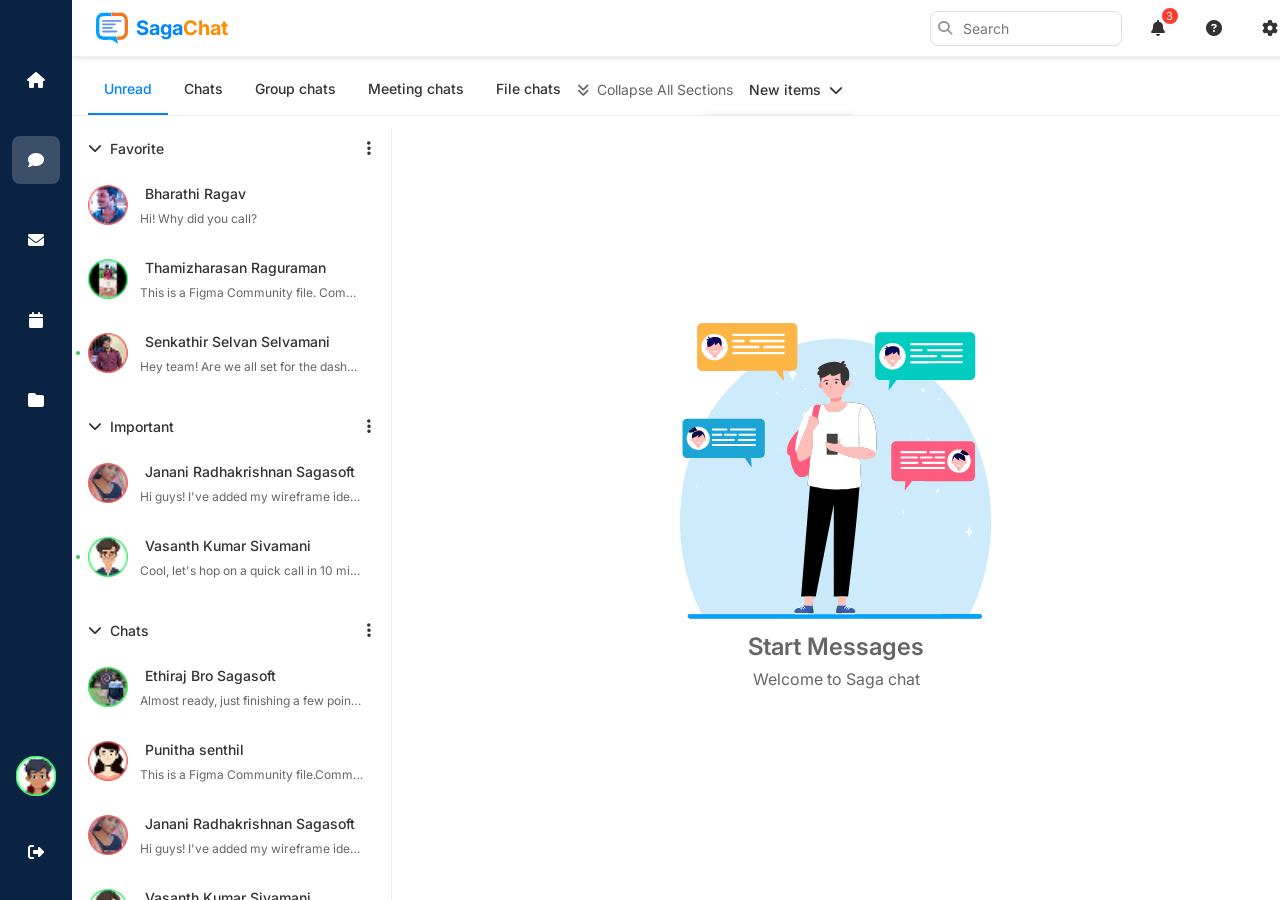
==== four/index.html @ bdf0d45a "first commit" ====
<!DOCTYPE html>
<html lang="en">
<head>
    <meta charset="UTF-8">
    <meta name="viewport" content="width=device-width, initial-scale=1.0">
    <title>Saga Chat</title>
    <link rel="stylesheet" href="styles.css">
    <link href="https://fonts.googleapis.com/css2?family=Inter:wght@400;500;600;700&display=swap" rel="stylesheet">
    <link rel="stylesheet" href="https://cdnjs.cloudflare.com/ajax/libs/font-awesome/6.4.0/css/all.min.css">
</head>
<body>
    <div class="app-container">
        <!-- Left Sidebar -->
        <div class="sidebar">
            <div class="sidebar-icons">
                <div class="sidebar-icon home"><i class="fa-solid fa-house"></i></div>
                <div class="sidebar-icon chat active"><i class="fa-solid fa-comment"></i></div>
                <div class="sidebar-icon mail"><i class="fa-solid fa-envelope"></i></div>
                <div class="sidebar-icon calendar"><i class="fa-solid fa-calendar"></i></div>
                <div class="sidebar-icon drive"><i class="fa-solid fa-folder"></i></div>
            </div>
            <div class="sidebar-bottom">
                <div class="user-avatar"><img src="images/men2.png" alt="profile" style="width: 40px; height: 40px;"></div>
                <div class="sidebar-icon logout"><i class="fa-solid fa-right-from-bracket"></i></div>
            </div>
        </div>

        <!-- Main Content -->
        <div class="main-content">
            <!-- Top Navigation -->
            <div class="top-nav">
                <div class="logo">
                    <!-- Updated Saga Chat Logo -->
                    <div class="logo-image">
                        <img src="images/ChatLogo.svg" alt="logo" class="logo-img">
                        <span class="logo-saga">Saga</span>
                        <span class="logo-chat">Chat</span>
                    </div>
                </div>
                <div class="nav-right">
                    <div class="search-container">
                        <input type="text" placeholder="Search" class="search-input">
                        <i class="fa-solid fa-search"></i>
                    </div>
                    <div class="nav-icon notification">
                        <i class="fa-solid fa-bell"></i>
                        <span class="notification-badge">3</span>
                    </div>
                    <div class="nav-icon help"><i class="fa-solid fa-circle-question"></i></div>
                    <div class="nav-icon settings"><i class="fa-solid fa-gear"></i></div>
                </div>
            </div>

            <!-- Center Navigation -->
            <div class="center-nav">
                <div class="tabs">
                    <div class="tab active" data-tab="unread">Unread</div>
                    <div class="tab" data-tab="chats">Chats</div>
                    <div class="tab" data-tab="group-chats">Group chats</div>
                    <div class="tab" data-tab="meeting-chats">Meeting chats</div>
                    <div class="tab" data-tab="file-chats">File chats</div>
                     <button class="collapse-all-button">
                        <i class="fa-solid fa-angles-down"></i> Collapse All Sections
                    </button>
                </div>
                <div class="new-items-dropdown">
                    <div class="new-items-button">New items <i class="fa-solid fa-chevron-down"></i></div>
                    <div class="dropdown-content">
                        <div class="dropdown-item"><i class="fa-solid fa-file"></i> New section</div>
                        <div class="dropdown-item"><i class="fa-solid fa-comment"></i> New Chat</div>
                        <div class="dropdown-item"><i class="fa-solid fa-users"></i> New Group</div>
                    </div>
                    <div>
                   
                    </div>
                </div>
            </div>

            <!-- Collapse All Button -->
            <!-- <div class="collapse-all-container"> -->
                <!-- <button class="collapse-all-button">
                    <i class="fa-solid fa-angles-down"></i> Collapse All Sections
                </button> -->
            <!-- </div> -->

            <!-- Chat Container -->
            <div class="chat-container">
                <!-- Chat List -->
                <div class="chat-list">
                    <!-- Favorites Section -->
                    <div class="chat-section" data-section="favorite">
                        <div class="section-header">
                            <div class="section-title">
                                <i class="fa-solid fa-chevron-down section-toggle"></i> Favorite
                            </div>
                            <div class="section-more">
                                <i class="fa-solid fa-ellipsis-vertical section-options"></i>
                                <div class="section-dropdown hidden">
                                    <!-- <div class="dropdown-item"><i class="fa-solid fa-plus"></i> Add new favorite</div> -->
                                    <div class="dropdown-item"><i class="fa-solid fa-pen"></i> Rename section</div>
                                    <div class="dropdown-item"><i class="fa-solid fa-trash"></i> Delete section</div>
                                </div>
                            </div>
                        </div>
                        <div class="chat-items">
                            <div class="chat-item" data-user-id="1">
                                <div class="chat-avatar"><img src="images/bharathi.jpg" alt="user" class="chat-profile"></div>
                                <div class="chat-details">
                                    <div class="chat-header">
                                        <div class="chat-name">Bharathi Ragav</div>
                                        <!-- <div class="chat-time">10:30 AM</div> -->
                                    </div>
                                    <div class="chat-message">Hi! Why did you call?</div>
                                </div>
                                <div class="chat-options">
                                    <i class="fa-solid fa-ellipsis-vertical"></i>
                                    <div class="user-dropdown hidden">
                                        <div class="dropdown-item"><i class="fa-solid fa-star"></i> Remove from favorites</div>
                                        <div class="dropdown-item"><i class="fa-solid fa-exclamation"></i> Mark as important</div>
                                        <div class="dropdown-item"><i class="fa-solid fa-ban"></i> Block user</div>
                                        <div class="dropdown-item"><i class="fa-solid fa-trash"></i> Delete chat</div>
                                    </div>
                                </div>
                            </div>
                            <div class="chat-item" data-user-id="2">
                                <div class="chat-avatar"><img src="images/thamizh.png" alt="user" class="chat-profile"></div>
                                <div class="chat-details">
                                    <div class="chat-header">
                                        <div class="chat-name">Thamizharasan Raguraman</div>
                                        <!-- <div class="chat-time">Yesterday</div> -->
                                    </div>
                                    <div class="chat-message">This is a Figma Community file. Community is a...</div>
                                </div>
                                <div class="chat-options">
                                    <i class="fa-solid fa-ellipsis-vertical"></i>
                                </div>
                            </div>
                            <div class="chat-item unread" data-user-id="3">
                                <div class="chat-avatar"><img src="images/senkathir.png" alt="user" class="chat-profile"></div>
                                <div class="chat-details">
                                    <div class="chat-header">
                                        <div class="chat-name">Senkathir Selvan Selvamani</div>
                                        <!-- <div class="chat-time">Yesterday</div> -->
                                    </div>
                                    <div class="chat-message">Hey team! Are we all set for the dashboard UI...</div>
                                </div>
                                <div class="chat-options">
                                    <i class="fa-solid fa-ellipsis-vertical"></i>
                                </div>
                            </div>
                        </div>
                    </div>

                    <!-- Important Section -->
                    <div class="chat-section" data-section="important">
                        <div class="section-header">
                            <div class="section-title">
                                <i class="fa-solid fa-chevron-down section-toggle"></i> Important
                            </div>
                            <div class="section-more">
                                <i class="fa-solid fa-ellipsis-vertical section-options"></i>
                                <div class="section-dropdown hidden">
                                    <!-- <div class="dropdown-item"><i class="fa-solid fa-plus"></i> Add new important</div> -->
                                    <div class="dropdown-item"><i class="fa-solid fa-pen"></i> Rename section</div>
                                    <div class="dropdown-item"><i class="fa-solid fa-trash"></i> Delete section</div>
                                </div>
                            </div>
                        </div>
                        <div class="chat-items">
                            <div class="chat-item" data-user-id="5">
                                <div class="chat-avatar"><img src="images/janani.png" alt="user" class="chat-profile"></div>
                                <div class="chat-details">
                                    <div class="chat-header">
                                        <div class="chat-name">Janani Radhakrishnan Sagasoft</div>
                                        <!-- <div class="chat-time">Monday</div> -->
                                    </div>
                                    <div class="chat-message">Hi guys! I've added my wireframe ideas to the...</div>
                                </div>
                                <div class="chat-options">
                                    <i class="fa-solid fa-ellipsis-vertical"></i>
                                </div>
                            </div>
                            <div class="chat-item unread" data-user-id="6">
                                <div class="chat-avatar"><img src="images/men1.png" alt="user" class="chat-profile"></div>
                                <div class="chat-details">
                                    <div class="chat-header">
                                        <div class="chat-name">Vasanth Kumar Sivamani</div>
                                        <!-- <div class="chat-time">Last week</div> -->
                                    </div>
                                    <div class="chat-message">Cool, let's hop on a quick call in 10 mins?</div>
                                </div>
                                <div class="chat-options">
                                    <i class="fa-solid fa-ellipsis-vertical"></i>
                                </div>
                            </div>
                        </div>
                    </div>

                    <!-- All Chats Section -->
                    <div class="chat-section" data-section="chats">
                        <div class="section-header">
                            <div class="section-title">
                                <i class="fa-solid fa-chevron-down section-toggle"></i> Chats
                            </div>
                            <div class="section-more">
                                <i class="fa-solid fa-ellipsis-vertical section-options"></i>
                                <div class="section-dropdown hidden">
                                    <!-- <div class="dropdown-item"><i class="fa-solid fa-plus"></i> Add new chat</div> -->
                                    <div class="dropdown-item"><i class="fa-solid fa-pen"></i> Rename section</div>
                                    <div class="dropdown-item"><i class="fa-solid fa-trash"></i> Delete section</div>
                                </div>
                            </div>
                        </div>
                        <div class="chat-items">
                            <div class="chat-item" data-user-id="4">
                                <div class="chat-avatar"><img src="images/ethiraj.png" alt="user" class="chat-profile"></div>
                                <div class="chat-details">
                                    <div class="chat-header">
                                        <div class="chat-name">Ethiraj Bro Sagasoft</div>
                                        <!-- <div class="chat-time">Monday</div> -->
                                    </div>
                                    <div class="chat-message">Almost ready, just finishing a few points.</div>
                                </div>
                                <div class="chat-options">
                                    <i class="fa-solid fa-ellipsis-vertical"></i>
                                </div>
                            </div>
                            <div class="chat-item" data-user-id="7">
                                <div class="chat-avatar"><img src="images/girl.png" alt="user" class="chat-profile"></div>
                                <div class="chat-details">
                                    <div class="chat-header">
                                        <div class="chat-name">Punitha senthil</div>
                                        <!-- <div class="chat-time">Last week</div> -->
                                    </div>
                                    <div class="chat-message">This is a Figma Community file.Community is a...</div>
                                </div>
                                <div class="chat-options">
                                    <i class="fa-solid fa-ellipsis-vertical"></i>
                                </div>
                            </div>
                            <div class="chat-item" data-user-id="5">
                                <div class="chat-avatar"><img src="images/janani.png" alt="user" class="chat-profile"></div>
                                <div class="chat-details">
                                    <div class="chat-header">
                                        <div class="chat-name">Janani Radhakrishnan Sagasoft</div>
                                        <!-- <div class="chat-time">Monday</div> -->
                                    </div>
                                    <div class="chat-message">Hi guys! I've added my wireframe ideas to the...</div>
                                </div>
                                <div class="chat-options">
                                    <i class="fa-solid fa-ellipsis-vertical"></i>
                                </div>
                            </div>
                            <div class="chat-item unread" data-user-id="6">
                                <div class="chat-avatar"><img src="images/men1.png" alt="user" class="chat-profile"></div>
                                <div class="chat-details">
                                    <div class="chat-header">
                                        <div class="chat-name">Vasanth Kumar Sivamani</div>
                                        <!-- <div class="chat-time">Last week</div> -->
                                    </div>
                                    <div class="chat-message">Cool, let's hop on a quick call in 10 mins?</div>
                                </div>
                                
                                <div class="chat-options">
                                    <i class="fa-solid fa-ellipsis-vertical"></i>
                                </div>
                            </div>
                            <div class="chat-item" data-user-id="7">
                                <div class="chat-avatar"><img src="images/girl.png" alt="user" class="chat-profile"></div>
                                <div class="chat-details">
                                    <div class="chat-header">
                                        <div class="chat-name">Punitha senthil</div>
                                        <!-- <div class="chat-time">Last week</div> -->
                                    </div>
                                    <div class="chat-message">This is a Figma Community file.Community is a...</div>
                                </div>
                                <div class="chat-options">
                                    <i class="fa-solid fa-ellipsis-vertical"></i>
                                </div>
                            </div>
                            <div class="chat-item" data-user-id="7">
                                <div class="chat-avatar"><img src="images/men2.png" alt="user" class="chat-profile"></div>
                                <div class="chat-details">
                                    <div class="chat-header">
                                        <div class="chat-name">Abitha Kaasi</div>
                                        <!-- <div class="chat-time">Last week</div> -->
                                    </div>
                                    <div class="chat-message">This is a Figma Community file.Community is a...</div>
                                </div>
                                <div class="chat-options">
                                    <i class="fa-solid fa-ellipsis-vertical"></i>
                                </div>
                            </div>


                            <div class="chat-item" data-user-id="1">
                                <div class="chat-avatar"><img src="images/bharathi.jpg" alt="user" class="chat-profile"></div>
                                <div class="chat-details">
                                    <div class="chat-header">
                                        <div class="chat-name">Bharathi Ragav</div>
                                        <!-- <div class="chat-time">10:30 AM</div> -->
                                    </div>
                                    <div class="chat-message">Hi! Why did you call?</div>
                                </div>
                                
                                <div class="chat-options">
                                    <i class="fa-solid fa-ellipsis-vertical"></i>
                                    <div class="user-dropdown hidden">
                                        <div class="dropdown-item"><i class="fa-solid fa-star"></i> Remove from favorites</div>
                                        <div class="dropdown-item"><i class="fa-solid fa-exclamation"></i> Mark as important</div>
                                        <div class="dropdown-item"><i class="fa-solid fa-ban"></i> Block user</div>
                                        <div class="dropdown-item"><i class="fa-solid fa-trash"></i> Delete chat</div>
                                    </div>
                                </div>
                            </div>
                        </div>
                    </div>

                    <div class="see-more">See more...</div>
                </div>

                <!-- Chat Window -->
                <div class="chat-window">
                    <!-- Empty State -->
                    <div class="empty-state">
                        <div class="empty-state-image"><img src="images/ChatImage.svg" alt="default-image"></div>
                        <div class="empty-state-text">
                            <h2>Start Messages</h2>
                            <p>Welcome to Saga chat</p>
                        </div>
                    </div>

                    <!-- Active Chat (hidden by default) -->
                    <div class="active-chat hidden">
                        <!-- Chat Header -->
                        <div class="chat-header">
                            <div class="chat-user">
                                <div class="back-button"><i class="fa-solid fa-arrow-left"></i></div>
                                <div class="user-avatar"></div>
                                <div class="user-info">
                                    <div class="user-name">Bharathi Ragav</div>
                                    <div class="user-status">Last seen 14:03</div>
                                </div>
                            </div>
                            <div class="chat-actions">
                                <div class="action-icon voice-call"><i class="fa-solid fa-phone"></i></div>
                                <div class="action-icon video-call"><i class="fa-solid fa-video"></i></div>
                                <div class="action-icon"><i class="fa-solid fa-ellipsis-vertical"></i></div>
                            </div>
                        </div>

                        <!-- Chat Messages -->
                        <div class="messages-container">
                            <div class="message outgoing">
                                <div class="message-content">
                                    <p>Hey Grace, how's it going?</p>
                                    <div class="message-time">06:20</div>
                                </div>
                            </div>
                            <div class="message incoming">
                                <div class="message-content">
                                    <p>Hi Jack! I'm doing well, thanks. Can't wait for the weekend!</p>
                                    <div class="message-time">06:20</div>
                                </div>
                            </div>
                            <div class="message incoming">
                                <div class="message-content">
                                    <p>Hiking sounds amazing! I might catch up on some reading and also meet up with a few friends on Sunday.</p>
                                    <div class="message-time">06:20</div>
                                </div>
                            </div>
                            <div class="message outgoing">
                                <div class="message-content">
                                    <p>I know, right? Weekend plans are the best. Any exciting plans on your end?</p>
                                    <div class="message-time">06:21</div>
                                </div>
                            </div>
                            <div class="message incoming">
                                <div class="message-content">
                                    <p>I'm thinking of going for a hike on Saturday. How about you?</p>
                                    <div class="message-time">06:21</div>
                                </div>
                            </div>
                            <div class="message outgoing">
                                <div class="message-content">
                                    <p>Can't wait for the weekend!</p>
                                    <div class="message-time">06:21</div>
                                </div>
                            </div>
                            <div class="message incoming">
                                <div class="message-content">
                                    <p>That sounds like a great plan! Excited 😃</p>
                                    <div class="message-time">06:21</div>
                                </div>
                            </div>
                        </div>

                        <!-- Message Input -->
                        <div class="message-input-container">
                            <div class="message-input-wrapper">
                                <div class="input-icon emoji-button"><i class="fa-regular fa-face-smile"></i></div>
                                <input type="text" placeholder="Type message..." class="message-input">
                                <div class="input-icon voice-record">
                                    <i class="fa-solid fa-microphone"></i>
                                    <span class="recording-indicator hidden">Recording...</span>
                                </div>
                                <div class="input-icon attachment-button">
                                    <i class="fa-solid fa-paperclip"></i>
                                    <input type="file" class="file-input hidden" multiple>
                                </div>
                                <div class="input-icon send"><i class="fa-solid fa-paper-plane"></i></div>
                            </div>
                        </div>
                    </div>
                </div>
            </div>
        </div>
    </div>

    <!-- Modals -->
    <div class="modal call-modal hidden">
        <div class="modal-content">
            <div class="modal-close"><i class="fa-solid fa-xmark"></i></div>
            <div class="call-info">
                <div class="call-avatar"></div>
                <div class="call-name">Bharathi Ragav</div>
                <div class="call-status">Calling...</div>
            </div>
            <div class="call-actions">
                <div class="call-action mute"><i class="fa-solid fa-microphone"></i></div>
                <div class="call-action video"><i class="fa-solid fa-video"></i></div>
                <div class="call-action end"><i class="fa-solid fa-phone-slash"></i></div>
            </div>
        </div>
    </div>

    <div class="modal settings-modal hidden">
        <div class="modal-content">
            <div class="modal-header">
                <div class="logo">
                    <span class="logo-saga">Saga</span>
                    <span class="logo-chat">Chat</span>
                    <span class="settings-title">Settings</span>
                </div>
                <div class="modal-close"><i class="fa-solid fa-xmark"></i></div>
            </div>
            <div class="modal-body">
                <div class="settings-section">
                    <h3>General Settings</h3>
                    <div class="settings-option">
                        <span>Dark Mode</span>
                        <label class="switch">
                            <input type="checkbox" id="darkModeToggle">
                            <span class="slider round"></span>
                        </label>
                    </div>
                    <div class="settings-option">
                        <span>Notifications</span>
                        <label class="switch">
                            <input type="checkbox" checked>
                            <span class="slider round"></span>
                        </label>
                    </div>
                    <div class="settings-option">
                        <span>Sound</span>
                        <label class="switch">
                            <input type="checkbox" checked>
                            <span class="slider round"></span>
                        </label>
                    </div>
                </div>
                <div class="settings-section">
                    <h3>Privacy</h3>
                    <div class="settings-option">
                        <span>Show read receipts</span>
                        <label class="switch">
                            <input type="checkbox" checked>
                            <span class="slider round"></span>
                        </label>
                    </div>
                    <div class="settings-option">
                        <span>Show last seen</span>
                        <label class="switch">
                            <input type="checkbox" checked>
                            <span class="slider round"></span>
                        </label>
                    </div>
                </div>
            </div>
            <div class="modal-footer">
                <button class="save-button">Save Changes</button>
            </div>
        </div>
    </div>

    <div class="help-panel hidden">
        <div class="help-header">
            <h2>Help Center</h2>
            <div class="help-close"><i class="fa-solid fa-xmark"></i></div>
        </div>
        <div class="help-content">
            <div class="help-section">
                <h3>Getting Started</h3>
                <ul>
                    <li><a href="#">How to create a new chat</a></li>
                    <li><a href="#">Setting up your profile</a></li>
                    <li><a href="#">Managing notifications</a></li>
                </ul>
            </div>
            <div class="help-section">
                <h3>Features</h3>
                <ul>
                    <li><a href="#">Voice and video calls</a></li>
                    <li><a href="#">Creating group chats</a></li>
                    <li><a href="#">Sharing files and media</a></li>
                </ul>
            </div>
        </div>
    </div>

    <div class="emoji-picker hidden">
        <div class="emoji-categories">
            <span class="emoji-category active">😀</span>
            <span class="emoji-category">❤️</span>
            <span class="emoji-category">🐶</span>
            <span class="emoji-category">🍎</span>
            <span class="emoji-category">🏠</span>
        </div>
        <div class="emoji-list">
            <span class="emoji">😀</span>
            <span class="emoji">😁</span>
            <span class="emoji">😂</span>
            <span class="emoji">🤣</span>
            <span class="emoji">😃</span>
            <span class="emoji">😄</span>
            <span class="emoji">😅</span>
            <span class="emoji">😆</span>
            <span class="emoji">😉</span>
            <span class="emoji">😊</span>
            <span class="emoji">😋</span>
            <span class="emoji">😎</span>
            <span class="emoji">😍</span>
            <span class="emoji">😘</span>
            <span class="emoji">🥰</span>
            <span class="emoji">😗</span>
            <span class="emoji">😙</span>
            <span class="emoji">😚</span>
            <span class="emoji">🙂</span>
            <span class="emoji">🤗</span>
        </div>
    </div>

    <div class="notification-dropdown hidden">
        <div class="dropdown-header">
            <span>Notifications</span>
            <div class="dropdown-action">Mark all as read</div>
        </div>
        <div class="notification-list">
            <div class="notification-item unread">
                <div class="notification-avatar"></div>
                <div class="notification-content">
                    <div class="notification-text"><strong>Bharathi Ragav</strong> sent you a message</div>
                    <div class="notification-time">5 minutes ago</div>
                </div>
            </div>
            <div class="notification-item unread">
                <div class="notification-avatar"></div>
                <div class="notification-content">
                    <div class="notification-text"><strong>Thamizharasan</strong> mentioned you in a group</div>
                    <div class="notification-time">1 hour ago</div>
                </div>
            </div>
            <div class="notification-item">
                <div class="notification-avatar"></div>
                <div class="notification-content">
                    <div class="notification-text"><strong>Senkathir</strong> shared a file with you</div>
                    <div class="notification-time">Yesterday</div>
                </div>
            </div>
        </div>
        <div class="dropdown-footer">
            <a href="#">View all notifications</a>
        </div>
    </div>

    <script src="script.js"></script>
</body>
</html>
---- four/styles.css ----
/* Base Styles */
* {
    margin: 0;
    padding: 0;
    box-sizing: border-box;
    font-family: 'Inter', sans-serif;
}

:root {
    --primary-color: #0085FF;
    --secondary-color: #FF8A00;
    --sidebar-bg: #0A2342;
    --outgoing-msg-bg: #0085FF;
    --incoming-msg-bg: #F1F1F1;
    --active-bg: #EAF3FC;
    --text-primary: #333;
    --text-secondary: #666;
    --text-light: #999;
    --border-color: #eee;
    --hover-bg: #f5f5f5;
    --shadow-color: rgba(0, 0, 0, 0.1);
    --white: #fff;
    --red: #ff3b30;
    --green: #34c759;
}

body {
    background-color: var(--white);
    color: var(--text-primary);
    height: 100vh;
    overflow: hidden;
}

.app-container {
    display: flex;
    height: 100vh;
    position: relative;
}

.logo-img{
    width: 2rem;
    height: 2rem;
    margin-right: 0.5rem;   
}

/* Sidebar */
.sidebar {
    width: 4.5rem;
    background-color: var(--sidebar-bg);
    color: var(--white);
    display: flex;
    flex-direction: column;
    align-items: center;
    padding: 1.5rem 0;
    position: fixed;
    height: 100%;
    z-index: 10;
}

.sidebar-icons {
    display: flex;
    flex-direction: column;
    gap: 2rem;
    margin-top: 2rem;
}

.sidebar-icon {
    width: 3rem;
    height: 3rem;
    display: flex;
    align-items: center;
    justify-content: center;
    border-radius: 0.5rem;
    cursor: pointer;
    transition: background-color 0.2s;
}

.sidebar-icon:hover {
    background-color: rgba(255, 255, 255, 0.1);
}

.sidebar-icon.active {
    background-color: rgba(255, 255, 255, 0.2);
}

.sidebar-bottom {
    margin-top: auto;
    display: flex;
    flex-direction: column;
    align-items: center;
    gap: 2rem;
}

.user-avatar {
    width: 2.5rem;
    height: 2.5rem;
    background-color: #ccc;
    border-radius: 50%;
    background-size: cover;
    background-position: center;
}

/* Main Content */
.main-content {
    flex: 1;
    margin-left: 4.5rem;
    display: flex;
    flex-direction: column;
    height: 100%;
    width: calc(100% - 4.5rem);
}

/* Top Navigation */
.top-nav {
    display: flex;
    justify-content: space-between;
    align-items: center;
    padding: 0.5rem 1.5rem;
    border-bottom: 1px solid var(--border-color);
    box-shadow: 0 2px 4px var(--shadow-color);
    width: 97%;
    position: fixed;
    top: 0;
    background: var(--white);
    z-index: 5;
}

.logo {
    display: flex;
    align-items: center;
}

.logo-image {
    display: flex;
    align-items: center;
}

.logo-saga {
    color: var(--primary-color);
    font-weight: bold;
    font-size: 1.25rem;
}

.logo-chat {
    color: var(--secondary-color);
    font-weight: bold;
    font-size: 1.25rem;
}

.nav-right {
    display: flex;
    align-items: center;
    gap: 1rem;
}

.search-container {
    position: relative;
}

.search-input {
    padding: 0.5rem 0.75rem 0.5rem 2rem;
    border: 1px solid #ddd;
    border-radius: 0.5rem;
    font-size: 0.875rem;
    width: 12rem;
}

.search-container i {
    position: absolute;
    left: 0.5rem;
    top: 50%;
    transform: translateY(-50%);
    color: var(--text-light);
    font-size: 0.875rem;
}

.nav-icon {
    width: 2.5rem;
    height: 2.5rem;
    display: flex;
    align-items: center;
    justify-content: center;
    border-radius: 50%;
    cursor: pointer;
    transition: background-color 0.2s;
    position: relative;
}

.nav-icon:hover {
    background-color: var(--hover-bg);
}

.notification-badge {
    position: absolute;
    top: 0;
    right: 0;
    background-color: var(--red);
    color: var(--white);
    font-size: 0.7rem;
    width: 1rem;
    height: 1rem;
    border-radius: 50%;
    display: flex;
    align-items: center;
    justify-content: center;
}

/* Center Navigation */
.center-nav {
    display: flex;
    align-items: center;
    border-bottom: 1px solid var(--border-color);
    padding: 0 1rem;
    overflow-x: auto;
    position: fixed;
    top: 4rem;
    width: 100%;
    background: var(--white);
    z-index: 4;
}

.tabs {
    display: flex;
}

.tab {
    padding: 1rem;
    cursor: pointer;
    font-size: 0.875rem;
    font-weight: 500;
    border-bottom: 2px solid transparent;
    white-space: nowrap;
}

.tab:hover {
    color: var(--primary-color);
}

.tab.active {
    color: var(--primary-color);
    border-bottom-color: var(--primary-color);
}

.new-items-dropdown {
    /* margin-left: auto; */
    position: relative;
}

.new-items-button {
    padding: 1rem;
    cursor: pointer;
    font-size: 0.875rem;
    font-weight: 500;
    display: flex;
    align-items: center;
    gap: 0.5rem;
    white-space: nowrap;
}

.dropdown-content {
    display: block;
    position: absolute;
    right: 0;
    top: 100%;
    background-color: var(--white);
    border: 1px solid var(--border-color);
    border-radius: 0.5rem;
    box-shadow: 0 4px 12px var(--shadow-color);
    z-index: 2000;
    min-width: 10rem;
}

.new-items-dropdown:hover .dropdown-content,
.dropdown-content.show {
    display: block;
}

.dropdown-item {
    padding: 0.75rem 1rem;
    cursor: pointer;
    font-size: 0.875rem;
    display: flex;
    align-items: center;
    gap: 0.5rem;
    z-index: 100;
}

.dropdown-item:hover {
    background-color: var(--hover-bg);
}

/* Collapse All Button */
.collapse-all-container {
    padding: 0.5rem 1rem;
    position: fixed;
    top: 7.5rem;
    width: 100%;
    background: var(--white);
    z-index: 3;
    border-bottom: 1px solid var(--border-color);
}

.collapse-all-button {
    background: none;
    border: none;
    font-size: 0.875rem;
    color: var(--text-secondary);
    cursor: pointer;
    display: flex;
    align-items: center;
    gap: 0.5rem;
}

.collapse-all-button:hover {
    color: var(--primary-color);
}

/* Chat Container */
.chat-container {
    display: flex;
    flex: 1;
    margin-top: 8rem; /* 10% from top as requested */
    height: calc(100% - 10rem);
}

/* Chat List */
.chat-list {
    width: 20rem;
    border-right: 1px solid var(--border-color);
    overflow-y: auto;
    height: 100%;
}

.chat-section {
    margin-bottom: 1rem;
}

.section-header {
    display: flex;
    justify-content: space-between;
    align-items: center;
    padding: 0.5rem 1rem;
}

.section-title {
    font-size: 0.875rem;
    font-weight: 500;
    display: flex;
    align-items: center;
    gap: 0.5rem;
    cursor: pointer;
}

.section-more {
    cursor: pointer;
    position: relative;
}

.section-options {
    padding: 0.25rem;
    border-radius: 0.25rem;
}

.section-options:hover {
    background-color: var(--hover-bg);
}

.section-dropdown {
    position: absolute;
    right: 0;
    top: 100%;
    background-color: var(--white);
    border: 1px solid var(--border-color);
    border-radius: 0.5rem;
    box-shadow: 0 4px 12px var(--shadow-color);
    z-index: 10;
    min-width: 10rem;
}

/* Editable input hidden by default */
.editable-input {
    font-size: 16px;
    padding: 2px 5px;
    width: auto;
    border: 1px solid #ccc;
    border-radius: 4px;
  }
  
  
  /* Optional: show input when editing */
  .edit-mode .section-title {
    display: none;
  }
  
  .edit-mode .editable-input {
    display: inline-block;
  }
  



.chat-items {
    display: flex;
    flex-direction: column;
}

.chat-item {
    display: flex;
    padding: 0.75rem 1rem;
    cursor: pointer;
    position: relative;
    align-items: center;
}

.chat-item:hover {
    background-color: var(--hover-bg);
}

.chat-item.active {
    background-color: var(--active-bg);
}

.chat-item.unread::before {
    content: '';
    position: absolute;
    left: 0.25rem;
    top: 50%;
    transform: translateY(-50%);
    width: 0.25rem;
    height: 0.25rem;
    background-color: var(--green);
    border-radius: 50%;
}

.chat-avatar {
    width: 2.5rem;
    height: 2.5rem;
    background-color: #ccc;
    border-radius: 50%;
    margin-right: 0.75rem;
    flex-shrink: 0;
    background-size: cover;
    background-position: center;
}

.chat-profile{
    width: 2.5rem;
    height: 2.5rem;
    background-color: #ccc;
    border-radius: 50%;
    margin-right: 0.75rem;
    flex-shrink: 0;
}
.chat-details {
    flex: 1;
    min-width: 0;
}

.chat-header {
    display: flex;
    justify-content: space-between;
    margin-bottom: 0.25rem;
    padding-bottom: 0.25rem;
    align-items: center;
    /* margin-left: 1rem; */
    /* background-color: blue; */
    padding: 5px;
    border-radius: 5px;
    /* border-bottom: 1px solid var(--border-color); */
}

.chat-name {
    font-size: 0.875rem;
    font-weight: 500;
    white-space: nowrap;
    overflow: hidden;
    text-overflow: ellipsis;
}

.chat-time {
    font-size: 0.75rem;
    color: var(--text-light);
    white-space: nowrap;
}

.chat-message {
    font-size: 0.75rem;
    color: var(--text-secondary);
    white-space: nowrap;
    overflow: hidden;
    text-overflow: ellipsis;
    margin-bottom: 0.25rem;
    max-width: 100%;
}

.chat-options {
    opacity: 0;
    transition: opacity 0.2s;
    position: relative;
    padding: 0.25rem;
}

.chat-item:hover .chat-options {
    opacity: 1;
}

.user-dropdown {
    position: absolute;
    right: 0;
    top: 100%;
    background-color: var(--white);
    border: 1px solid var(--border-color);
    border-radius: 0.5rem;
    box-shadow: 0 4px 12px var(--shadow-color);
    z-index: 10;
    min-width: 10rem;
}

.see-more {
    text-align: center;
    padding: 1rem;
    color: var(--primary-color);
    font-size: 0.875rem;
    cursor: pointer;
}

/* Chat Window */
.chat-window {
    flex: 1;
    display: flex;
    flex-direction: column;
    height: 100%;
}

.empty-state {
    flex: 1;
    display: flex;
    flex-direction: column;
    align-items: center;
    justify-content: center;
    text-align: center;
    padding: 2rem;
}

/* .empty-state-image {
    width: 16rem;
    height: 16rem;
    background-color: #f0f0f0;
    border-radius: 1rem;
    margin-bottom: 1.5rem;
    background-image: url('https://placeholder.svg?height=256&width=256');
    background-size: contain;
    background-repeat: no-repeat;
    background-position: center;
} */

.empty-state-text{
    margin-top: 1%;
    font-size: 1rem;
    color: var(--text-secondary);
    margin-bottom: 1rem;
}

.empty-state h2 {
    font-size: 1.5rem;
    font-weight: 600;
    margin-bottom: 0.5rem;
}

.empty-state p {
    color: var(--text-secondary);
}

.active-chat {
    display: flex;
    flex-direction: column;
    height: 100%;
}

.chat-header {
    display: flex;
    justify-content: space-between;
    align-items: center;
    /* padding: 1rem; */
    /* border-bottom: 1px solid var(--border-color); */
}

.chat-user {
    display: flex;
    align-items: center;
}

.back-button {
    display: none;
    margin-right: 0.5rem;
    cursor: pointer;
}

.user-info {
    margin-left: 0.75rem;
}

.user-name {
    font-weight: 500;
}

.user-status {
    font-size: 0.75rem;
    color: var(--text-secondary);
}

.chat-actions {
    display: flex;
    gap: 0.75rem;
}

.action-icon {
    width: 2.5rem;
    height: 2.5rem;
    display: flex;
    align-items: center;
    justify-content: center;
    border-radius: 50%;
    cursor: pointer;
    transition: background-color 0.2s;
}

.action-icon:hover {
    background-color: var(--hover-bg);
}

.messages-container {
    flex: 1;
    overflow-y: auto;
    padding: 1rem;
    display: flex;
    flex-direction: column;
    gap: 1rem;
    margin-top: 0.5rem;
    margin-bottom: 0.1rem; /* Space for the input bar */
    margin-left: 15%;
    margin-right: 15%;
}

.message {
    display: flex;
    max-width: 70%;
}

.message.outgoing {
    align-self: flex-end;
}

.message.incoming {
    align-self: flex-start;
}

.message-content {
    padding: 0.75rem 1rem;
    border-radius: 1rem;
    position: relative;
}

.message.outgoing .message-content {
    background-color: var(--outgoing-msg-bg);
    color: var(--white);
}

.message.incoming .message-content {
    background-color: var(--incoming-msg-bg);
    color: var(--text-primary);
}

.message-time {
    font-size: 0.75rem;
    margin-top: 0.25rem;
    text-align: right;
}

.message.outgoing .message-time {
    color: rgba(255, 255, 255, 0.7);
}

.message.incoming .message-time {
    color: var(--text-light);
}

.message-input-container {
    padding: 1rem;
    /* border-top: 1px solid var(--border-color); */
    margin-left: 15%;
    margin-right: 15%;
}

.message-input-wrapper {
    display: flex;
    align-items: center;
    background-color: #f5f5f5;
    border-radius: 2rem;
    padding: 0.5rem 1rem;
}

.input-icon {
    width: 2rem;
    height: 2rem;
    display: flex;
    align-items: center;
    justify-content: center;
    cursor: pointer;
    color: var(--text-secondary);
    position: relative;
}

.input-icon:hover {
    color: var(--primary-color);
}

.input-icon.send {
    color: var(--primary-color);
}

.recording-indicator {
    position: absolute;
    bottom: -1.5rem;
    left: 50%;
    transform: translateX(-50%);
    background-color: var(--red);
    color: var(--white);
    padding: 0.25rem 0.5rem;
    border-radius: 0.25rem;
    font-size: 0.75rem;
    white-space: nowrap;
}

.message-input {
    flex: 1;
    border: none;
    background: transparent;
    padding: 0.5rem;
    outline: none;
    font-size: 0.875rem;
}

.file-input {
    position: absolute;
    top: 0;
    left: 0;
    width: 100%;
    height: 100%;
    opacity: 0;
    cursor: pointer;
}

/* Modals */
.modal {
    position: fixed;
    inset: 0;
    background-color: rgba(0, 0, 0, 0.5);
    display: flex;
    align-items: center;
    justify-content: center;
    z-index: 100;
}

.modal-content {
    background-color: var(--white);
    border-radius: 0.75rem;
    width: 100%;
    max-width: 30rem;
    max-height: 90vh;
    overflow-y: auto;
    position: relative;
}

.modal-close {
    position: absolute;
    top: 1rem;
    right: 1rem;
    cursor: pointer;
    width: 2rem;
    height: 2rem;
    display: flex;
    align-items: center;
    justify-content: center;
    border-radius: 50%;
}

.modal-header {
    padding: 1rem;
    border-bottom: 1px solid var(--border-color);
    display: flex;
    justify-content: space-between;
    align-items: center;
}

.settings-title {
    margin-left: 0.5rem;
    color: var(--text-secondary);
}

.modal-body {
    padding: 1.5rem;
}

.settings-section {
    margin-bottom: 1.5rem;
}

.settings-section h3 {
    margin-bottom: 1rem;
    font-size: 1rem;
}

.settings-option {
    display: flex;
    justify-content: space-between;
    align-items: center;
    margin-bottom: 1rem;
}

.switch {
    position: relative;
    display: inline-block;
    width: 3rem;
    height: 1.5rem;
}

.switch input {
    opacity: 0;
    width: 0;
    height: 0;
}

.slider {
    position: absolute;
    cursor: pointer;
    top: 0;
    left: 0;
    right: 0;
    bottom: 0;
    background-color: #ccc;
    transition: .4s;
}

.slider:before {
    position: absolute;
    content: "";
    height: 1.1rem;
    width: 1.1rem;
    left: 0.2rem;
    bottom: 0.2rem;
    background-color: white;
    transition: .4s;
}

input:checked + .slider {
    background-color: var(--primary-color);
}

input:focus + .slider {
    box-shadow: 0 0 1px var(--primary-color);
}

input:checked + .slider:before {
    transform: translateX(1.5rem);
}

.slider.round {
    border-radius: 1.5rem;
}

.slider.round:before {
    border-radius: 50%;
}

.modal-footer {
    padding: 1rem;
    border-top: 1px solid var(--border-color);
    display: flex;
    justify-content: flex-end;
}

.save-button {
    padding: 0.5rem 1rem;
    background-color: var(--primary-color);
    color: var(--white);
    border: none;
    border-radius: 0.25rem;
    cursor: pointer;
    font-weight: 500;
}

.call-info {
    display: flex;
    flex-direction: column;
    align-items: center;
    padding: 2rem 1rem;
}

.call-avatar {
    width: 6rem;
    height: 6rem;
    background-color: #ccc;
    border-radius: 50%;
    margin-bottom: 1rem;
}

.call-name {
    font-size: 1.25rem;
    font-weight: 500;
    margin-bottom: 0.5rem;
}

.call-status {
    color: var(--text-secondary);
}

.call-actions {
    display: flex;
    justify-content: center;
    gap: 1.5rem;
    padding: 1.5rem;
}

.call-action {
    width: 3.5rem;
    height: 3.5rem;
    border-radius: 50%;
    display: flex;
    align-items: center;
    justify-content: center;
    cursor: pointer;
    background-color: #f5f5f5;
}

.call-action.end {
    background-color: var(--red);
    color: var(--white);
}

/* Help Panel */
.help-panel {
    position: fixed;
    top: 0;
    right: 0;
    bottom: 0;
    width: 24rem;
    background-color: var(--white);
    box-shadow: -2px 0 10px var(--shadow-color);
    z-index: 50;
    display: flex;
    flex-direction: column;
}

.help-header {
    padding: 1rem;
    border-bottom: 1px solid var(--border-color);
    display: flex;
    justify-content: space-between;
    align-items: center;
}

.help-content {
    flex: 1;
    overflow-y: auto;
    padding: 1.5rem;
}

.help-section {
    margin-bottom: 1.5rem;
}

.help-section h3 {
    margin-bottom: 1rem;
    font-size: 1rem;
}

.help-section ul {
    list-style: none;
}

.help-section li {
    margin-bottom: 0.5rem;
}

.help-section a {
    color: var(--primary-color);
    text-decoration: none;
}

.help-section a:hover {
    text-decoration: underline;
}

/* Emoji Picker */
.emoji-picker {
    position: absolute;
    bottom: 4rem;
    left: 40rem;
    background-color: var(--white);
    border-radius: 0.5rem;
    box-shadow: 0 4px 12px var(--shadow-color);
    width: 16rem;
    z-index: 20;
}

.emoji-categories {
    display: flex;
    border-bottom: 1px solid var(--border-color);
    padding: 0.5rem;
}

.emoji-category {
    padding: 0.5rem;
    cursor: pointer;
    border-radius: 0.25rem;
}

.emoji-category.active {
    background-color: var(--hover-bg);
}

.emoji-list {
    display: grid;
    grid-template-columns: repeat(8, 1fr);
    padding: 0.5rem;
    max-height: 12rem;
    overflow-y: auto;
}

.emoji {
    font-size: 1.25rem;
    padding: 0.5rem;
    cursor: pointer;
    display: flex;
    align-items: center;
    justify-content: center;
    border-radius: 0.25rem;
}

.emoji:hover {
    background-color: var(--hover-bg);
}

/* Notification Dropdown */
.notification-dropdown {
    position: absolute;
    top: 3.5rem;
    right: 1rem;
    background-color: var(--white);
    border-radius: 0.5rem;
    box-shadow: 0 4px 12px var(--shadow-color);
    width: 20rem;
    z-index: 20;
}

.dropdown-header {
    padding: 0.75rem 1rem;
    border-bottom: 1px solid var(--border-color);
    display: flex;
    justify-content: space-between;
    align-items: center;
    font-size: 0.875rem;
    font-weight: 500;
}

.dropdown-action {
    color: var(--primary-color);
    cursor: pointer;
    font-size: 0.75rem;
}

.notification-list {
    max-height: 20rem;
    overflow-y: auto;
}

.notification-item {
    padding: 0.75rem 1rem;
    display: flex;
    align-items: center;
    border-bottom: 1px solid var(--border-color);
    cursor: pointer;
}

.notification-item:hover {
    background-color: var(--hover-bg);
}

.notification-item.unread {
    background-color: rgba(0, 133, 255, 0.05);
}

.notification-avatar {
    width: 2.5rem;
    height: 2.5rem;
    background-color: #ccc;
    border-radius: 50%;
    margin-right: 0.75rem;
}

.notification-content {
    flex: 1;
}

.notification-text {
    font-size: 0.875rem;
    margin-bottom: 0.25rem;
}

.notification-time {
    font-size: 0.75rem;
    color: var(--text-light);
}

.dropdown-footer {
    padding: 0.75rem 1rem;
    text-align: center;
    border-top: 1px solid var(--border-color);
}

.dropdown-footer a {
    color: var(--primary-color);
    text-decoration: none;
    font-size: 0.875rem;
}

/* Utility Classes */
.hidden {
    display: none !important;
}

/* Dark Mode */
body.dark-mode {
    --primary-color: #3b82f6;
    --secondary-color: #f97316;
    --sidebar-bg: #111827;
    --outgoing-msg-bg: #3b82f6;
    --incoming-msg-bg: #374151;
    --active-bg: #1e293b;
    --text-primary: #f3f4f6;
    --text-secondary: #d1d5db;
    --text-light: #9ca3af;
    --border-color: #1f2937;
    --hover-bg: #1f2937;
    --shadow-color: rgba(0, 0, 0, 0.3);
    --white: #111827;
    --red: #ef4444;
    --green: #10b981;
    
    background-color: #111827;
}

/* Responsive Styles */
@media (max-width: 768px) {
    .chat-list {
        width: 100%;
    }
    
    .chat-window {
        position: fixed;
        inset: 0;
        margin-top: 0;
        z-index: 30;
        background-color: var(--white);
    }
    
    .back-button {
        display: block;
    }
    
    .help-panel {
        width: 100%;
    }
    
    .notification-dropdown {
        width: calc(100% - 2rem);
    }
}

@media (max-width: 576px) {
    .search-input {
        width: 8rem;
    }
    
    .center-nav {
        padding: 0 0.5rem;
    }
    
    .tab {
        padding: 1rem 0.5rem;
    }
    
    .collapse-all-container {
        padding: 0.5rem;
    }
}
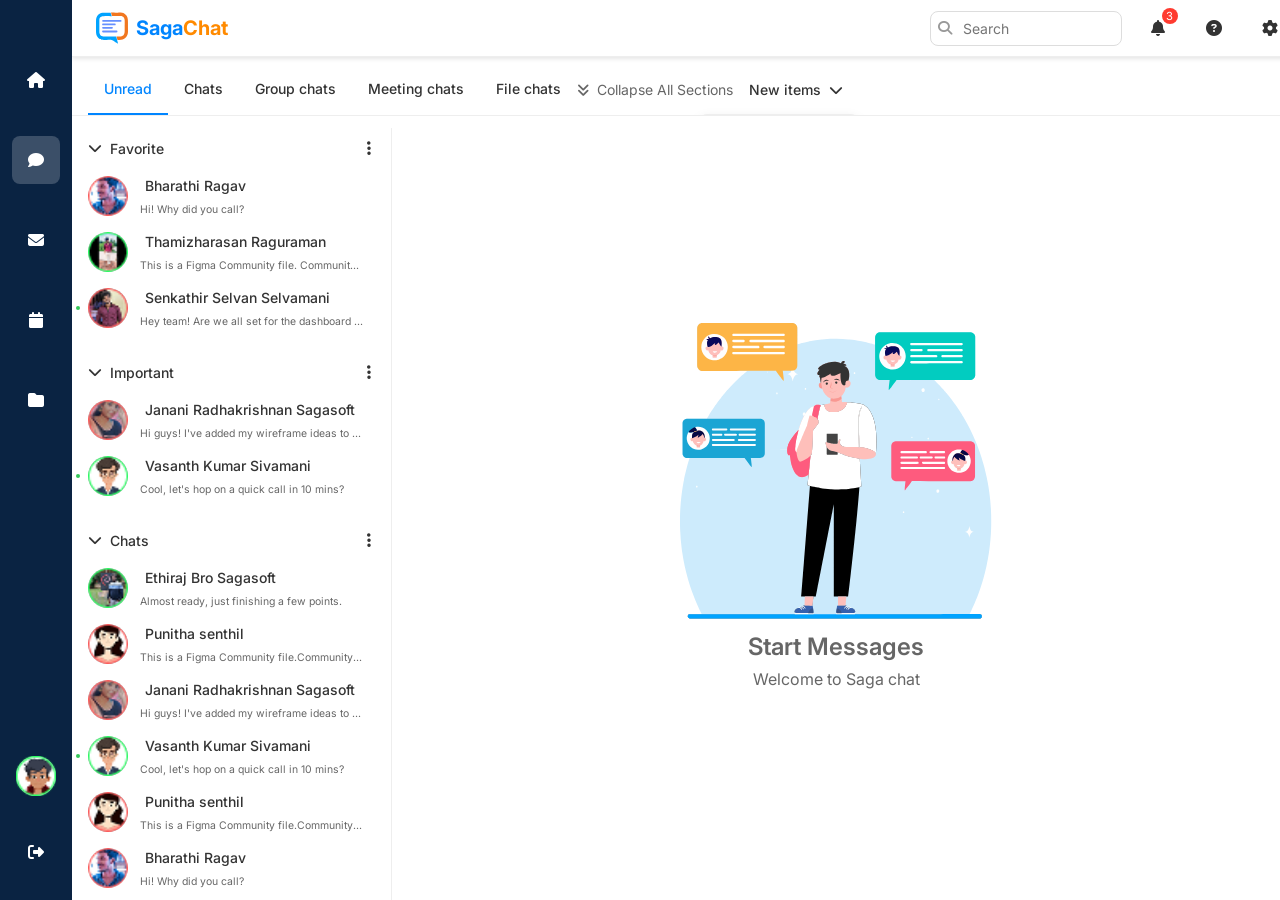
==== commit 92da8d8f: "update for user remove and other update" ====
--- a/four/index.html
+++ b/four/index.html
@@ -1,588 +1,614 @@
-<!DOCTYPE html>
-<html lang="en">
-<head>
-    <meta charset="UTF-8">
-    <meta name="viewport" content="width=device-width, initial-scale=1.0">
-    <title>Saga Chat</title>
-    <link rel="stylesheet" href="styles.css">
-    <link href="https://fonts.googleapis.com/css2?family=Inter:wght@400;500;600;700&display=swap" rel="stylesheet">
-    <link rel="stylesheet" href="https://cdnjs.cloudflare.com/ajax/libs/font-awesome/6.4.0/css/all.min.css">
-</head>
-<body>
-    <div class="app-container">
-        <!-- Left Sidebar -->
-        <div class="sidebar">
-            <div class="sidebar-icons">
-                <div class="sidebar-icon home"><i class="fa-solid fa-house"></i></div>
-                <div class="sidebar-icon chat active"><i class="fa-solid fa-comment"></i></div>
-                <div class="sidebar-icon mail"><i class="fa-solid fa-envelope"></i></div>
-                <div class="sidebar-icon calendar"><i class="fa-solid fa-calendar"></i></div>
-                <div class="sidebar-icon drive"><i class="fa-solid fa-folder"></i></div>
-            </div>
-            <div class="sidebar-bottom">
-                <div class="user-avatar"><img src="images/men2.png" alt="profile" style="width: 40px; height: 40px;"></div>
-                <div class="sidebar-icon logout"><i class="fa-solid fa-right-from-bracket"></i></div>
-            </div>
-        </div>
-
-        <!-- Main Content -->
-        <div class="main-content">
-            <!-- Top Navigation -->
-            <div class="top-nav">
-                <div class="logo">
-                    <!-- Updated Saga Chat Logo -->
-                    <div class="logo-image">
-                        <img src="images/ChatLogo.svg" alt="logo" class="logo-img">
-                        <span class="logo-saga">Saga</span>
-                        <span class="logo-chat">Chat</span>
-                    </div>
-                </div>
-                <div class="nav-right">
-                    <div class="search-container">
-                        <input type="text" placeholder="Search" class="search-input">
-                        <i class="fa-solid fa-search"></i>
-                    </div>
-                    <div class="nav-icon notification">
-                        <i class="fa-solid fa-bell"></i>
-                        <span class="notification-badge">3</span>
-                    </div>
-                    <div class="nav-icon help"><i class="fa-solid fa-circle-question"></i></div>
-                    <div class="nav-icon settings"><i class="fa-solid fa-gear"></i></div>
-                </div>
-            </div>
-
-            <!-- Center Navigation -->
-            <div class="center-nav">
-                <div class="tabs">
-                    <div class="tab active" data-tab="unread">Unread</div>
-                    <div class="tab" data-tab="chats">Chats</div>
-                    <div class="tab" data-tab="group-chats">Group chats</div>
-                    <div class="tab" data-tab="meeting-chats">Meeting chats</div>
-                    <div class="tab" data-tab="file-chats">File chats</div>
-                     <button class="collapse-all-button">
-                        <i class="fa-solid fa-angles-down"></i> Collapse All Sections
-                    </button>
-                </div>
-                <div class="new-items-dropdown">
-                    <div class="new-items-button">New items <i class="fa-solid fa-chevron-down"></i></div>
-                    <div class="dropdown-content">
-                        <div class="dropdown-item"><i class="fa-solid fa-file"></i> New section</div>
-                        <div class="dropdown-item"><i class="fa-solid fa-comment"></i> New Chat</div>
-                        <div class="dropdown-item"><i class="fa-solid fa-users"></i> New Group</div>
-                    </div>
-                    <div>
-                   
-                    </div>
-                </div>
-            </div>
-
-            <!-- Collapse All Button -->
-            <!-- <div class="collapse-all-container"> -->
-                <!-- <button class="collapse-all-button">
-                    <i class="fa-solid fa-angles-down"></i> Collapse All Sections
-                </button> -->
-            <!-- </div> -->
-
-            <!-- Chat Container -->
-            <div class="chat-container">
-                <!-- Chat List -->
-                <div class="chat-list">
-                    <!-- Favorites Section -->
-                    <div class="chat-section" data-section="favorite">
-                        <div class="section-header">
-                            <div class="section-title">
-                                <i class="fa-solid fa-chevron-down section-toggle"></i> Favorite
-                            </div>
-                            <div class="section-more">
-                                <i class="fa-solid fa-ellipsis-vertical section-options"></i>
-                                <div class="section-dropdown hidden">
-                                    <!-- <div class="dropdown-item"><i class="fa-solid fa-plus"></i> Add new favorite</div> -->
-                                    <div class="dropdown-item"><i class="fa-solid fa-pen"></i> Rename section</div>
-                                    <div class="dropdown-item"><i class="fa-solid fa-trash"></i> Delete section</div>
-                                </div>
-                            </div>
-                        </div>
-                        <div class="chat-items">
-                            <div class="chat-item" data-user-id="1">
-                                <div class="chat-avatar"><img src="images/bharathi.jpg" alt="user" class="chat-profile"></div>
-                                <div class="chat-details">
-                                    <div class="chat-header">
-                                        <div class="chat-name">Bharathi Ragav</div>
-                                        <!-- <div class="chat-time">10:30 AM</div> -->
-                                    </div>
-                                    <div class="chat-message">Hi! Why did you call?</div>
-                                </div>
-                                <div class="chat-options">
-                                    <i class="fa-solid fa-ellipsis-vertical"></i>
-                                    <div class="user-dropdown hidden">
-                                        <div class="dropdown-item"><i class="fa-solid fa-star"></i> Remove from favorites</div>
-                                        <div class="dropdown-item"><i class="fa-solid fa-exclamation"></i> Mark as important</div>
-                                        <div class="dropdown-item"><i class="fa-solid fa-ban"></i> Block user</div>
-                                        <div class="dropdown-item"><i class="fa-solid fa-trash"></i> Delete chat</div>
-                                    </div>
-                                </div>
-                            </div>
-                            <div class="chat-item" data-user-id="2">
-                                <div class="chat-avatar"><img src="images/thamizh.png" alt="user" class="chat-profile"></div>
-                                <div class="chat-details">
-                                    <div class="chat-header">
-                                        <div class="chat-name">Thamizharasan Raguraman</div>
-                                        <!-- <div class="chat-time">Yesterday</div> -->
-                                    </div>
-                                    <div class="chat-message">This is a Figma Community file. Community is a...</div>
-                                </div>
-                                <div class="chat-options">
-                                    <i class="fa-solid fa-ellipsis-vertical"></i>
-                                </div>
-                            </div>
-                            <div class="chat-item unread" data-user-id="3">
-                                <div class="chat-avatar"><img src="images/senkathir.png" alt="user" class="chat-profile"></div>
-                                <div class="chat-details">
-                                    <div class="chat-header">
-                                        <div class="chat-name">Senkathir Selvan Selvamani</div>
-                                        <!-- <div class="chat-time">Yesterday</div> -->
-                                    </div>
-                                    <div class="chat-message">Hey team! Are we all set for the dashboard UI...</div>
-                                </div>
-                                <div class="chat-options">
-                                    <i class="fa-solid fa-ellipsis-vertical"></i>
-                                </div>
-                            </div>
-                        </div>
-                    </div>
-
-                    <!-- Important Section -->
-                    <div class="chat-section" data-section="important">
-                        <div class="section-header">
-                            <div class="section-title">
-                                <i class="fa-solid fa-chevron-down section-toggle"></i> Important
-                            </div>
-                            <div class="section-more">
-                                <i class="fa-solid fa-ellipsis-vertical section-options"></i>
-                                <div class="section-dropdown hidden">
-                                    <!-- <div class="dropdown-item"><i class="fa-solid fa-plus"></i> Add new important</div> -->
-                                    <div class="dropdown-item"><i class="fa-solid fa-pen"></i> Rename section</div>
-                                    <div class="dropdown-item"><i class="fa-solid fa-trash"></i> Delete section</div>
-                                </div>
-                            </div>
-                        </div>
-                        <div class="chat-items">
-                            <div class="chat-item" data-user-id="5">
-                                <div class="chat-avatar"><img src="images/janani.png" alt="user" class="chat-profile"></div>
-                                <div class="chat-details">
-                                    <div class="chat-header">
-                                        <div class="chat-name">Janani Radhakrishnan Sagasoft</div>
-                                        <!-- <div class="chat-time">Monday</div> -->
-                                    </div>
-                                    <div class="chat-message">Hi guys! I've added my wireframe ideas to the...</div>
-                                </div>
-                                <div class="chat-options">
-                                    <i class="fa-solid fa-ellipsis-vertical"></i>
-                                </div>
-                            </div>
-                            <div class="chat-item unread" data-user-id="6">
-                                <div class="chat-avatar"><img src="images/men1.png" alt="user" class="chat-profile"></div>
-                                <div class="chat-details">
-                                    <div class="chat-header">
-                                        <div class="chat-name">Vasanth Kumar Sivamani</div>
-                                        <!-- <div class="chat-time">Last week</div> -->
-                                    </div>
-                                    <div class="chat-message">Cool, let's hop on a quick call in 10 mins?</div>
-                                </div>
-                                <div class="chat-options">
-                                    <i class="fa-solid fa-ellipsis-vertical"></i>
-                                </div>
-                            </div>
-                        </div>
-                    </div>
-
-                    <!-- All Chats Section -->
-                    <div class="chat-section" data-section="chats">
-                        <div class="section-header">
-                            <div class="section-title">
-                                <i class="fa-solid fa-chevron-down section-toggle"></i> Chats
-                            </div>
-                            <div class="section-more">
-                                <i class="fa-solid fa-ellipsis-vertical section-options"></i>
-                                <div class="section-dropdown hidden">
-                                    <!-- <div class="dropdown-item"><i class="fa-solid fa-plus"></i> Add new chat</div> -->
-                                    <div class="dropdown-item"><i class="fa-solid fa-pen"></i> Rename section</div>
-                                    <div class="dropdown-item"><i class="fa-solid fa-trash"></i> Delete section</div>
-                                </div>
-                            </div>
-                        </div>
-                        <div class="chat-items">
-                            <div class="chat-item" data-user-id="4">
-                                <div class="chat-avatar"><img src="images/ethiraj.png" alt="user" class="chat-profile"></div>
-                                <div class="chat-details">
-                                    <div class="chat-header">
-                                        <div class="chat-name">Ethiraj Bro Sagasoft</div>
-                                        <!-- <div class="chat-time">Monday</div> -->
-                                    </div>
-                                    <div class="chat-message">Almost ready, just finishing a few points.</div>
-                                </div>
-                                <div class="chat-options">
-                                    <i class="fa-solid fa-ellipsis-vertical"></i>
-                                </div>
-                            </div>
-                            <div class="chat-item" data-user-id="7">
-                                <div class="chat-avatar"><img src="images/girl.png" alt="user" class="chat-profile"></div>
-                                <div class="chat-details">
-                                    <div class="chat-header">
-                                        <div class="chat-name">Punitha senthil</div>
-                                        <!-- <div class="chat-time">Last week</div> -->
-                                    </div>
-                                    <div class="chat-message">This is a Figma Community file.Community is a...</div>
-                                </div>
-                                <div class="chat-options">
-                                    <i class="fa-solid fa-ellipsis-vertical"></i>
-                                </div>
-                            </div>
-                            <div class="chat-item" data-user-id="5">
-                                <div class="chat-avatar"><img src="images/janani.png" alt="user" class="chat-profile"></div>
-                                <div class="chat-details">
-                                    <div class="chat-header">
-                                        <div class="chat-name">Janani Radhakrishnan Sagasoft</div>
-                                        <!-- <div class="chat-time">Monday</div> -->
-                                    </div>
-                                    <div class="chat-message">Hi guys! I've added my wireframe ideas to the...</div>
-                                </div>
-                                <div class="chat-options">
-                                    <i class="fa-solid fa-ellipsis-vertical"></i>
-                                </div>
-                            </div>
-                            <div class="chat-item unread" data-user-id="6">
-                                <div class="chat-avatar"><img src="images/men1.png" alt="user" class="chat-profile"></div>
-                                <div class="chat-details">
-                                    <div class="chat-header">
-                                        <div class="chat-name">Vasanth Kumar Sivamani</div>
-                                        <!-- <div class="chat-time">Last week</div> -->
-                                    </div>
-                                    <div class="chat-message">Cool, let's hop on a quick call in 10 mins?</div>
-                                </div>
-                                
-                                <div class="chat-options">
-                                    <i class="fa-solid fa-ellipsis-vertical"></i>
-                                </div>
-                            </div>
-                            <div class="chat-item" data-user-id="7">
-                                <div class="chat-avatar"><img src="images/girl.png" alt="user" class="chat-profile"></div>
-                                <div class="chat-details">
-                                    <div class="chat-header">
-                                        <div class="chat-name">Punitha senthil</div>
-                                        <!-- <div class="chat-time">Last week</div> -->
-                                    </div>
-                                    <div class="chat-message">This is a Figma Community file.Community is a...</div>
-                                </div>
-                                <div class="chat-options">
-                                    <i class="fa-solid fa-ellipsis-vertical"></i>
-                                </div>
-                            </div>
-                            <div class="chat-item" data-user-id="7">
-                                <div class="chat-avatar"><img src="images/men2.png" alt="user" class="chat-profile"></div>
-                                <div class="chat-details">
-                                    <div class="chat-header">
-                                        <div class="chat-name">Abitha Kaasi</div>
-                                        <!-- <div class="chat-time">Last week</div> -->
-                                    </div>
-                                    <div class="chat-message">This is a Figma Community file.Community is a...</div>
-                                </div>
-                                <div class="chat-options">
-                                    <i class="fa-solid fa-ellipsis-vertical"></i>
-                                </div>
-                            </div>
-
-
-                            <div class="chat-item" data-user-id="1">
-                                <div class="chat-avatar"><img src="images/bharathi.jpg" alt="user" class="chat-profile"></div>
-                                <div class="chat-details">
-                                    <div class="chat-header">
-                                        <div class="chat-name">Bharathi Ragav</div>
-                                        <!-- <div class="chat-time">10:30 AM</div> -->
-                                    </div>
-                                    <div class="chat-message">Hi! Why did you call?</div>
-                                </div>
-                                
-                                <div class="chat-options">
-                                    <i class="fa-solid fa-ellipsis-vertical"></i>
-                                    <div class="user-dropdown hidden">
-                                        <div class="dropdown-item"><i class="fa-solid fa-star"></i> Remove from favorites</div>
-                                        <div class="dropdown-item"><i class="fa-solid fa-exclamation"></i> Mark as important</div>
-                                        <div class="dropdown-item"><i class="fa-solid fa-ban"></i> Block user</div>
-                                        <div class="dropdown-item"><i class="fa-solid fa-trash"></i> Delete chat</div>
-                                    </div>
-                                </div>
-                            </div>
-                        </div>
-                    </div>
-
-                    <div class="see-more">See more...</div>
-                </div>
-
-                <!-- Chat Window -->
-                <div class="chat-window">
-                    <!-- Empty State -->
-                    <div class="empty-state">
-                        <div class="empty-state-image"><img src="images/ChatImage.svg" alt="default-image"></div>
-                        <div class="empty-state-text">
-                            <h2>Start Messages</h2>
-                            <p>Welcome to Saga chat</p>
-                        </div>
-                    </div>
-
-                    <!-- Active Chat (hidden by default) -->
-                    <div class="active-chat hidden">
-                        <!-- Chat Header -->
-                        <div class="chat-header">
-                            <div class="chat-user">
-                                <div class="back-button"><i class="fa-solid fa-arrow-left"></i></div>
-                                <div class="user-avatar"></div>
-                                <div class="user-info">
-                                    <div class="user-name">Bharathi Ragav</div>
-                                    <div class="user-status">Last seen 14:03</div>
-                                </div>
-                            </div>
-                            <div class="chat-actions">
-                                <div class="action-icon voice-call"><i class="fa-solid fa-phone"></i></div>
-                                <div class="action-icon video-call"><i class="fa-solid fa-video"></i></div>
-                                <div class="action-icon"><i class="fa-solid fa-ellipsis-vertical"></i></div>
-                            </div>
-                        </div>
-
-                        <!-- Chat Messages -->
-                        <div class="messages-container">
-                            <div class="message outgoing">
-                                <div class="message-content">
-                                    <p>Hey Grace, how's it going?</p>
-                                    <div class="message-time">06:20</div>
-                                </div>
-                            </div>
-                            <div class="message incoming">
-                                <div class="message-content">
-                                    <p>Hi Jack! I'm doing well, thanks. Can't wait for the weekend!</p>
-                                    <div class="message-time">06:20</div>
-                                </div>
-                            </div>
-                            <div class="message incoming">
-                                <div class="message-content">
-                                    <p>Hiking sounds amazing! I might catch up on some reading and also meet up with a few friends on Sunday.</p>
-                                    <div class="message-time">06:20</div>
-                                </div>
-                            </div>
-                            <div class="message outgoing">
-                                <div class="message-content">
-                                    <p>I know, right? Weekend plans are the best. Any exciting plans on your end?</p>
-                                    <div class="message-time">06:21</div>
-                                </div>
-                            </div>
-                            <div class="message incoming">
-                                <div class="message-content">
-                                    <p>I'm thinking of going for a hike on Saturday. How about you?</p>
-                                    <div class="message-time">06:21</div>
-                                </div>
-                            </div>
-                            <div class="message outgoing">
-                                <div class="message-content">
-                                    <p>Can't wait for the weekend!</p>
-                                    <div class="message-time">06:21</div>
-                                </div>
-                            </div>
-                            <div class="message incoming">
-                                <div class="message-content">
-                                    <p>That sounds like a great plan! Excited 😃</p>
-                                    <div class="message-time">06:21</div>
-                                </div>
-                            </div>
-                        </div>
-
-                        <!-- Message Input -->
-                        <div class="message-input-container">
-                            <div class="message-input-wrapper">
-                                <div class="input-icon emoji-button"><i class="fa-regular fa-face-smile"></i></div>
-                                <input type="text" placeholder="Type message..." class="message-input">
-                                <div class="input-icon voice-record">
-                                    <i class="fa-solid fa-microphone"></i>
-                                    <span class="recording-indicator hidden">Recording...</span>
-                                </div>
-                                <div class="input-icon attachment-button">
-                                    <i class="fa-solid fa-paperclip"></i>
-                                    <input type="file" class="file-input hidden" multiple>
-                                </div>
-                                <div class="input-icon send"><i class="fa-solid fa-paper-plane"></i></div>
-                            </div>
-                        </div>
-                    </div>
-                </div>
-            </div>
-        </div>
-    </div>
-
-    <!-- Modals -->
-    <div class="modal call-modal hidden">
-        <div class="modal-content">
-            <div class="modal-close"><i class="fa-solid fa-xmark"></i></div>
-            <div class="call-info">
-                <div class="call-avatar"></div>
-                <div class="call-name">Bharathi Ragav</div>
-                <div class="call-status">Calling...</div>
-            </div>
-            <div class="call-actions">
-                <div class="call-action mute"><i class="fa-solid fa-microphone"></i></div>
-                <div class="call-action video"><i class="fa-solid fa-video"></i></div>
-                <div class="call-action end"><i class="fa-solid fa-phone-slash"></i></div>
-            </div>
-        </div>
-    </div>
-
-    <div class="modal settings-modal hidden">
-        <div class="modal-content">
-            <div class="modal-header">
-                <div class="logo">
-                    <span class="logo-saga">Saga</span>
-                    <span class="logo-chat">Chat</span>
-                    <span class="settings-title">Settings</span>
-                </div>
-                <div class="modal-close"><i class="fa-solid fa-xmark"></i></div>
-            </div>
-            <div class="modal-body">
-                <div class="settings-section">
-                    <h3>General Settings</h3>
-                    <div class="settings-option">
-                        <span>Dark Mode</span>
-                        <label class="switch">
-                            <input type="checkbox" id="darkModeToggle">
-                            <span class="slider round"></span>
-                        </label>
-                    </div>
-                    <div class="settings-option">
-                        <span>Notifications</span>
-                        <label class="switch">
-                            <input type="checkbox" checked>
-                            <span class="slider round"></span>
-                        </label>
-                    </div>
-                    <div class="settings-option">
-                        <span>Sound</span>
-                        <label class="switch">
-                            <input type="checkbox" checked>
-                            <span class="slider round"></span>
-                        </label>
-                    </div>
-                </div>
-                <div class="settings-section">
-                    <h3>Privacy</h3>
-                    <div class="settings-option">
-                        <span>Show read receipts</span>
-                        <label class="switch">
-                            <input type="checkbox" checked>
-                            <span class="slider round"></span>
-                        </label>
-                    </div>
-                    <div class="settings-option">
-                        <span>Show last seen</span>
-                        <label class="switch">
-                            <input type="checkbox" checked>
-                            <span class="slider round"></span>
-                        </label>
-                    </div>
-                </div>
-            </div>
-            <div class="modal-footer">
-                <button class="save-button">Save Changes</button>
-            </div>
-        </div>
-    </div>
-
-    <div class="help-panel hidden">
-        <div class="help-header">
-            <h2>Help Center</h2>
-            <div class="help-close"><i class="fa-solid fa-xmark"></i></div>
-        </div>
-        <div class="help-content">
-            <div class="help-section">
-                <h3>Getting Started</h3>
-                <ul>
-                    <li><a href="#">How to create a new chat</a></li>
-                    <li><a href="#">Setting up your profile</a></li>
-                    <li><a href="#">Managing notifications</a></li>
-                </ul>
-            </div>
-            <div class="help-section">
-                <h3>Features</h3>
-                <ul>
-                    <li><a href="#">Voice and video calls</a></li>
-                    <li><a href="#">Creating group chats</a></li>
-                    <li><a href="#">Sharing files and media</a></li>
-                </ul>
-            </div>
-        </div>
-    </div>
-
-    <div class="emoji-picker hidden">
-        <div class="emoji-categories">
-            <span class="emoji-category active">😀</span>
-            <span class="emoji-category">❤️</span>
-            <span class="emoji-category">🐶</span>
-            <span class="emoji-category">🍎</span>
-            <span class="emoji-category">🏠</span>
-        </div>
-        <div class="emoji-list">
-            <span class="emoji">😀</span>
-            <span class="emoji">😁</span>
-            <span class="emoji">😂</span>
-            <span class="emoji">🤣</span>
-            <span class="emoji">😃</span>
-            <span class="emoji">😄</span>
-            <span class="emoji">😅</span>
-            <span class="emoji">😆</span>
-            <span class="emoji">😉</span>
-            <span class="emoji">😊</span>
-            <span class="emoji">😋</span>
-            <span class="emoji">😎</span>
-            <span class="emoji">😍</span>
-            <span class="emoji">😘</span>
-            <span class="emoji">🥰</span>
-            <span class="emoji">😗</span>
-            <span class="emoji">😙</span>
-            <span class="emoji">😚</span>
-            <span class="emoji">🙂</span>
-            <span class="emoji">🤗</span>
-        </div>
-    </div>
-
-    <div class="notification-dropdown hidden">
-        <div class="dropdown-header">
-            <span>Notifications</span>
-            <div class="dropdown-action">Mark all as read</div>
-        </div>
-        <div class="notification-list">
-            <div class="notification-item unread">
-                <div class="notification-avatar"></div>
-                <div class="notification-content">
-                    <div class="notification-text"><strong>Bharathi Ragav</strong> sent you a message</div>
-                    <div class="notification-time">5 minutes ago</div>
-                </div>
-            </div>
-            <div class="notification-item unread">
-                <div class="notification-avatar"></div>
-                <div class="notification-content">
-                    <div class="notification-text"><strong>Thamizharasan</strong> mentioned you in a group</div>
-                    <div class="notification-time">1 hour ago</div>
-                </div>
-            </div>
-            <div class="notification-item">
-                <div class="notification-avatar"></div>
-                <div class="notification-content">
-                    <div class="notification-text"><strong>Senkathir</strong> shared a file with you</div>
-                    <div class="notification-time">Yesterday</div>
-                </div>
-            </div>
-        </div>
-        <div class="dropdown-footer">
-            <a href="#">View all notifications</a>
-        </div>
-    </div>
-
-    <script src="script.js"></script>
-</body>
+<!DOCTYPE html>
+<html lang="en">
+<head>
+    <meta charset="UTF-8">
+    <meta name="viewport" content="width=device-width, initial-scale=1.0">
+    <title>Saga Chat</title>
+    <link rel="stylesheet" href="styles.css">
+    <link href="https://fonts.googleapis.com/css2?family=Inter:wght@400;500;600;700&display=swap" rel="stylesheet">
+    <link rel="stylesheet" href="https://cdnjs.cloudflare.com/ajax/libs/font-awesome/6.4.0/css/all.min.css">
+</head>
+<body>
+    <div class="app-container">
+        <!-- Left Sidebar -->
+        <div class="sidebar">
+            <div class="sidebar-icons">
+                <div class="sidebar-icon home"><i class="fa-solid fa-house"></i></div>
+                <div class="sidebar-icon chat active"><i class="fa-solid fa-comment"></i></div>
+                <div class="sidebar-icon mail"><i class="fa-solid fa-envelope"></i></div>
+                <div class="sidebar-icon calendar"><i class="fa-solid fa-calendar"></i></div>
+                <div class="sidebar-icon drive"><i class="fa-solid fa-folder"></i></div>
+            </div>
+            <div class="sidebar-bottom">
+                <div class="user-avatar"><img src="images/men2.png" alt="profile" style="width: 40px; height: 40px;"></div>
+                <div class="sidebar-icon logout"><i class="fa-solid fa-right-from-bracket"></i></div>
+            </div>
+        </div>
+
+        <!-- Main Content -->
+        <div class="main-content">
+            <!-- Top Navigation -->
+            <div class="top-nav">
+                <div class="logo">
+                    <!-- Updated Saga Chat Logo -->
+                    <div class="logo-image">
+                        <img src="images/ChatLogo.svg" alt="logo" class="logo-img">
+                        <span class="logo-saga">Saga</span>
+                        <span class="logo-chat">Chat</span>
+                    </div>
+                </div>
+                <div class="nav-right">
+                    <div class="search-container">
+                        <input type="text" placeholder="Search" class="search-input">
+                        <i class="fa-solid fa-search"></i>
+                    </div>
+                    <div class="nav-icon notification">
+                        <i class="fa-solid fa-bell"></i>
+                        <span class="notification-badge">3</span>
+                    </div>
+                    <div class="nav-icon help"><i class="fa-solid fa-circle-question"></i></div>
+                    <div class="nav-icon settings"><i class="fa-solid fa-gear"></i></div>
+                </div>
+            </div>
+
+            <!-- Center Navigation -->
+            <div class="center-nav">
+                <div class="tabs">
+                    <div class="tab active" data-tab="unread">Unread</div>
+                    <div class="tab" data-tab="chats">Chats</div>
+                    <div class="tab" data-tab="group-chats">Group chats</div>
+                    <div class="tab" data-tab="meeting-chats">Meeting chats</div>
+                    <div class="tab" data-tab="file-chats">File chats</div>
+                     <button class="collapse-all-button">
+                        <i class="fa-solid fa-angles-down"></i> Collapse All Sections
+                    </button>
+                </div>
+                <div class="new-items-dropdown">
+                    <div class="new-items-button">New items <i class="fa-solid fa-chevron-down"></i></div>
+                    <div class="dropdown-content">
+                        <div class="dropdown-item"><i class="fa-solid fa-file"></i> New section</div>
+                        <div class="dropdown-item"><i class="fa-solid fa-comment"></i> New Chat</div>
+                        <div class="dropdown-item"><i class="fa-solid fa-users"></i> New Group</div>
+                    </div>
+                    <div>
+                   
+                    </div>
+                </div>
+            </div>
+
+            <!-- Collapse All Button -->
+            <!-- <div class="collapse-all-container"> -->
+                <!-- <button class="collapse-all-button">
+                    <i class="fa-solid fa-angles-down"></i> Collapse All Sections
+                </button> -->
+            <!-- </div> -->
+
+            <!-- Chat Container -->
+            <div class="chat-container">
+                <!-- Chat List -->
+                <div class="chat-list">
+                    <!-- Favorites Section -->
+                    <div class="chat-section" data-section="favorite">
+                        <div class="section-header">
+                            <div class="section-title">
+                                <i class="fa-solid fa-chevron-down section-toggle"></i> Favorite
+                            </div>
+                            <div class="section-more">
+                                <i class="fa-solid fa-ellipsis-vertical section-options"></i>
+                                <div class="section-dropdown hidden">
+                                    <!-- <div class="dropdown-item"><i class="fa-solid fa-plus"></i> Add new favorite</div> -->
+                                    <div class="dropdown-item"><i class="fa-solid fa-pen"></i> Rename section</div>
+                                    <div class="dropdown-item"><i class="fa-solid fa-trash"></i> Delete section</div>
+                                </div>
+                            </div>
+                        </div>
+                        <div class="chat-items">
+                            <div class="chat-item" data-user-id="1">
+                                <div class="chat-avatar"><img src="images/bharathi.jpg" alt="user" class="chat-profile"></div>
+                                <div class="chat-details">
+                                    <div class="chat-header">
+                                        <div class="chat-name">Bharathi Ragav</div>
+                                        <!-- <div class="chat-time">10:30 AM</div> -->
+                                    </div>
+                                    <div class="chat-message">Hi! Why did you call?</div>
+                                </div>
+                                <div class="chat-options">
+                                    <i class="fa-solid fa-ellipsis-vertical"></i>
+                                    
+                                    <div class="user-dropdown hidden">
+                                        <div class="dropdown-item remove-favorite" onclick="removeFromFavorites(this)"><i class="fa-solid fa-star"></i> Remove from favorites</div>
+                                        <div class="dropdown-item"><i class="fa-solid fa-exclamation"></i> Mark as important</div>
+                                        <div class="dropdown-item"><i class="fa-solid fa-ban"></i> Block user</div>
+                                        <div class="dropdown-item" onclick="deleteFavoriteChat(this)"><i class="fa-solid fa-trash"></i> Delete chat</div>
+                                    </div>
+
+                                    <script>
+                                        // Function to remove from favorites (move the chat to another section)
+                                        function removeFromFavorites(element) {
+                                            const chatItem = element.closest('.chat-item');
+                                            if (chatItem) {
+                                                const chatsSection = document.querySelector('[data-section="chats"] .chat-items');
+                                                if (chatsSection) {
+                                                    chatsSection.appendChild(chatItem);
+                                                    alert("Chat removed from favorites!");
+                                                }
+                                            }
+                                        }
+
+                                        // Function to delete chat (remove the chat only from the favorites section)
+                                        function deleteFavoriteChat(element) {
+                                            const chatItem = element.closest('.chat-item');
+                                            const favoriteSection = document.querySelector('[data-section="favorite"] .chat-items');
+                                            if (chatItem && favoriteSection.contains(chatItem)) {
+                                                chatItem.remove();
+                                                alert("Chat deleted from favorites!");
+                                            }
+                                        }
+                                    </script>
+                                    
+                                </div>
+                            </div>
+                            <div class="chat-item" data-user-id="2">
+                                <div class="chat-avatar"><img src="images/thamizh.png" alt="user" class="chat-profile"></div>
+                                <div class="chat-details">
+                                    <div class="chat-header">
+                                        <div class="chat-name">Thamizharasan Raguraman</div>
+                                        <!-- <div class="chat-time">Yesterday</div> -->
+                                    </div>
+                                    <div class="chat-message">This is a Figma Community file. Community is a...</div>
+                                </div>
+                                <div class="chat-options">
+                                    <i class="fa-solid fa-ellipsis-vertical"></i>
+                                </div>
+                            </div>
+                            <div class="chat-item unread" data-user-id="3">
+                                <div class="chat-avatar"><img src="images/senkathir.png" alt="user" class="chat-profile"></div>
+                                <div class="chat-details">
+                                    <div class="chat-header">
+                                        <div class="chat-name">Senkathir Selvan Selvamani</div>
+                                        <!-- <div class="chat-time">Yesterday</div> -->
+                                    </div>
+                                    <div class="chat-message">Hey team! Are we all set for the dashboard UI...</div>
+                                </div>
+                                <div class="chat-options">
+                                    <i class="fa-solid fa-ellipsis-vertical"></i>
+                                </div>
+                            </div>
+                        </div>
+                    </div>
+
+                    <!-- Important Section -->
+                    <div class="chat-section" data-section="important">
+                        <div class="section-header">
+                            <div class="section-title">
+                                <i class="fa-solid fa-chevron-down section-toggle"></i> Important
+                            </div>
+                            <div class="section-more">
+                                <i class="fa-solid fa-ellipsis-vertical section-options"></i>
+                                <div class="section-dropdown hidden">
+                                    <!-- <div class="dropdown-item"><i class="fa-solid fa-plus"></i> Add new important</div> -->
+                                    <div class="dropdown-item"><i class="fa-solid fa-pen"></i> Rename section</div>
+                                    <div class="dropdown-item"><i class="fa-solid fa-trash"></i> Delete section</div>
+                                </div>
+                            </div>
+                        </div>
+                        <div class="chat-items">
+                            <div class="chat-item" data-user-id="5">
+                                <div class="chat-avatar"><img src="images/janani.png" alt="user" class="chat-profile"></div>
+                                <div class="chat-details">
+                                    <div class="chat-header">
+                                        <div class="chat-name">Janani Radhakrishnan Sagasoft</div>
+                                        <!-- <div class="chat-time">Monday</div> -->
+                                    </div>
+                                    <div class="chat-message">Hi guys! I've added my wireframe ideas to the...</div>
+                                </div>
+                                <div class="chat-options">
+                                    <i class="fa-solid fa-ellipsis-vertical"></i>
+                                </div>
+                            </div>
+                            <div class="chat-item unread" data-user-id="6">
+                                <div class="chat-avatar"><img src="images/men1.png" alt="user" class="chat-profile"></div>
+                                <div class="chat-details">
+                                    <div class="chat-header">
+                                        <div class="chat-name">Vasanth Kumar Sivamani</div>
+                                        <!-- <div class="chat-time">Last week</div> -->
+                                    </div>
+                                    <div class="chat-message">Cool, let's hop on a quick call in 10 mins?</div>
+                                </div>
+                                <div class="chat-options">
+                                    <i class="fa-solid fa-ellipsis-vertical"></i>
+                                </div>
+                            </div>
+                        </div>
+                    </div>
+
+                    <!-- All Chats Section -->
+                    <div class="chat-section" data-section="chats">
+                        <div class="section-header">
+                            <div class="section-title">
+                                <i class="fa-solid fa-chevron-down section-toggle"></i> Chats
+                            </div>
+                            <div class="section-more">
+                                <i class="fa-solid fa-ellipsis-vertical section-options"></i>
+                                <div class="section-dropdown hidden">
+                                    <!-- <div class="dropdown-item"><i class="fa-solid fa-plus"></i> Add new chat</div> -->
+                                    <div class="dropdown-item"><i class="fa-solid fa-pen"></i> Rename section</div>
+                                    <div class="dropdown-item"><i class="fa-solid fa-trash"></i> Delete section</div>
+                                </div>
+                            </div>
+                        </div>
+                        <div class="chat-items">
+                            <div class="chat-item" data-user-id="4">
+                                <div class="chat-avatar"><img src="images/ethiraj.png" alt="user" class="chat-profile"></div>
+                                <div class="chat-details">
+                                    <div class="chat-header">
+                                        <div class="chat-name">Ethiraj Bro Sagasoft</div>
+                                        <!-- <div class="chat-time">Monday</div> -->
+                                    </div>
+                                    <div class="chat-message">Almost ready, just finishing a few points.</div>
+                                </div>
+                                <div class="chat-options">
+                                    <i class="fa-solid fa-ellipsis-vertical"></i>
+                                </div>
+                            </div>
+                            <div class="chat-item" data-user-id="7">
+                                <div class="chat-avatar"><img src="images/girl.png" alt="user" class="chat-profile"></div>
+                                <div class="chat-details">
+                                    <div class="chat-header">
+                                        <div class="chat-name">Punitha senthil</div>
+                                        <!-- <div class="chat-time">Last week</div> -->
+                                    </div>
+                                    <div class="chat-message">This is a Figma Community file.Community is a...</div>
+                                </div>
+                                <div class="chat-options">
+                                    <i class="fa-solid fa-ellipsis-vertical"></i>
+                                </div>
+                            </div>
+                            <div class="chat-item" data-user-id="5">
+                                <div class="chat-avatar"><img src="images/janani.png" alt="user" class="chat-profile"></div>
+                                <div class="chat-details">
+                                    <div class="chat-header">
+                                        <div class="chat-name">Janani Radhakrishnan Sagasoft</div>
+                                        <!-- <div class="chat-time">Monday</div> -->
+                                    </div>
+                                    <div class="chat-message">Hi guys! I've added my wireframe ideas to the...</div>
+                                </div>
+                                <div class="chat-options">
+                                    <i class="fa-solid fa-ellipsis-vertical"></i>
+                                </div>
+                            </div>
+                            <div class="chat-item unread" data-user-id="6">
+                                <div class="chat-avatar"><img src="images/men1.png" alt="user" class="chat-profile"></div>
+                                <div class="chat-details">
+                                    <div class="chat-header">
+                                        <div class="chat-name">Vasanth Kumar Sivamani</div>
+                                        <!-- <div class="chat-time">Last week</div> -->
+                                    </div>
+                                    <div class="chat-message">Cool, let's hop on a quick call in 10 mins?</div>
+                                </div>
+                                
+                                <div class="chat-options">
+                                    <i class="fa-solid fa-ellipsis-vertical"></i>
+                                </div>
+                            </div>
+                            <div class="chat-item" data-user-id="7">
+                                <div class="chat-avatar"><img src="images/girl.png" alt="user" class="chat-profile"></div>
+                                <div class="chat-details">
+                                    <div class="chat-header">
+                                        <div class="chat-name">Punitha senthil</div>
+                                        <!-- <div class="chat-time">Last week</div> -->
+                                    </div>
+                                    <div class="chat-message">This is a Figma Community file.Community is a...</div>
+                                </div>
+                                <div class="chat-options">
+                                    <i class="fa-solid fa-ellipsis-vertical"></i>
+                                </div>
+                            </div>
+<!--                             
+                            <div class="chat-item" data-user-id="7">
+                                <div class="chat-avatar"><img src="images/men2.png" alt="user" class="chat-profile"></div>
+                                <div class="chat-details">
+                                    <div class="chat-header">
+                                        <div class="chat-name">Abitha Kaasi</div>
+                                    </div>
+                                    <div class="chat-message">This is a Figma Community file.Community is a...</div>
+                                </div>
+                                <div class="chat-options">
+                                    <i class="fa-solid fa-ellipsis-vertical"></i>
+                                </div>
+                            </div> -->
+
+
+                            <div class="chat-item" data-user-id="1">
+                                <div class="chat-avatar"><img src="images/bharathi.jpg" alt="user" class="chat-profile"></div>
+                                <div class="chat-details">
+                                    <div class="chat-header">
+                                        <div class="chat-name">Bharathi Ragav</div>
+                                        <!-- <div class="chat-time">10:30 AM</div> -->
+                                    </div>
+                                    <div class="chat-message">Hi! Why did you call?</div>
+                                </div>
+                                
+                                <div class="chat-options">
+                                    <i class="fa-solid fa-ellipsis-vertical"></i>
+                                    <div class="user-dropdown hidden">
+                                        <div class="dropdown-item"><i class="fa-solid fa-star"></i> Remove from favorites</div>
+                                        <div class="dropdown-item"><i class="fa-solid fa-exclamation"></i> Mark as important</div>
+                                        <div class="dropdown-item"><i class="fa-solid fa-ban"></i> Block user</div>
+                                        <div class="dropdown-item"><i class="fa-solid fa-trash"></i> Delete chat</div>
+                                    </div>
+                                </div>
+                            </div>
+                        </div>
+                    </div>
+
+                    <div class="see-more">See more...</div>
+                </div>
+
+                <!-- Chat Window -->
+                <div class="chat-window">
+                    <!-- Empty State -->
+                    <div class="empty-state">
+                        <div class="empty-state-image"><img src="images/ChatImage.svg" alt="default-image"></div>
+                        <div class="empty-state-text">
+                            <h2>Start Messages</h2>
+                            <p>Welcome to Saga chat</p>
+                        </div>
+                    </div>
+
+                    <!-- Active Chat (hidden by default) -->
+                    <div class="active-chat hidden">
+                        <!-- Chat Header -->
+                        <div class="chat-header">
+                            <div class="chat-user">
+                                <div class="back-button"><i class="fa-solid fa-arrow-left"></i></div>
+                                <div class="user-avatar"></div>
+                                <div class="user-info">
+                                    <div class="user-name">Bharathi Ragav</div>
+                                    <div class="user-status">Last seen 14:53</div>
+                                </div>
+                            </div>
+                            <div class="chat-actions">
+                                <div class="action-icon voice-call"><i class="fa-solid fa-phone"></i></div>
+                                <div class="action-icon video-call"><i class="fa-solid fa-video"></i></div>
+                                <div class="action-icon"><i class="fa-solid fa-ellipsis-vertical"></i></div>
+                            </div>
+                        </div>
+
+                        <!-- Chat Messages -->
+                        <div class="messages-container">
+                            <div class="message outgoing">
+                                <div class="message-content">
+                                    <p>Hey Grace, how's it going?</p>
+                                    <div class="message-time">06:20</div>
+                                </div>
+                            </div>
+                            <div class="message incoming">
+                                <div class="message-content">
+                                    <p>Hi Jack! I'm doing well, thanks. Can't wait for the weekend!</p>
+                                    <div class="message-time">06:20</div>
+                                </div>
+                            </div>
+                            <div class="message incoming">
+                                <div class="message-content">
+                                    <p>Hiking sounds amazing! I might catch up on some reading and also meet up with a few friends on Sunday.</p>
+                                    <div class="message-time">06:20</div>
+                                </div>
+                            </div>
+                            <div class="message outgoing">
+                                <div class="message-content">
+                                    <p>I know, right? Weekend plans are the best. Any exciting plans on your end?</p>
+                                    <div class="message-time">06:21</div>
+                                </div>
+                            </div>
+                            <div class="message incoming">
+                                <div class="message-content">
+                                    <p>I'm thinking of going for a hike on Saturday. How about you?</p>
+                                    <div class="message-time">06:21</div>
+                                </div>
+                            </div>
+                            <div class="message outgoing">
+                                <div class="message-content">
+                                    <p>Can't wait for the weekend!</p>
+                                    <div class="message-time">06:21</div>
+                                </div>
+                            </div>
+                            <div class="message incoming">
+                                <div class="message-content">
+                                    <p>That sounds like a great plan! Excited 😃</p>
+                                    <div class="message-time">06:21</div>
+                                </div>
+                            </div>
+                        </div>
+
+                        <!-- Message Input -->
+                        <div class="message-input-container">
+                            <div class="message-input-wrapper">
+                                <div class="input-icon emoji-button"><i class="fa-regular fa-face-smile"></i></div>
+                                <input type="text" placeholder="Type message..." class="message-input">
+                                <div class="input-icon voice-record">
+                                    <i class="fa-solid fa-microphone"></i>
+                                    <span class="recording-indicator hidden">Recording...</span>
+                                </div>
+                                <div class="input-icon attachment-button">
+                                    <i class="fa-solid fa-paperclip"></i>
+                                    <input type="file" class="file-input hidden" multiple>
+                                </div>
+                                <div class="input-icon send"><i class="fa-solid fa-paper-plane"></i></div>
+                            </div>
+                        </div>
+                    </div>
+                </div>
+            </div>
+        </div>
+    </div>
+
+    <!-- Modals -->
+    <div class="modal call-modal hidden">
+        <div class="modal-content">
+            <div class="modal-close"><i class="fa-solid fa-xmark"></i></div>
+            <div class="call-info">
+                <div class="call-avatar"></div>
+                <div class="call-name">Bharathi Ragav</div>
+                <div class="call-status">Calling...</div>
+            </div>
+            <div class="call-actions">
+                <div class="call-action mute"><i class="fa-solid fa-microphone"></i></div>
+                <div class="call-action video"><i class="fa-solid fa-video"></i></div>
+                <div class="call-action end"><i class="fa-solid fa-phone-slash"></i></div>
+            </div>
+        </div>
+    </div>
+
+    <div class="modal settings-modal hidden">
+        <div class="modal-content">
+            <div class="modal-header">
+                <div class="logo">
+                    <span class="logo-saga">Saga</span>
+                    <span class="logo-chat">Chat</span>
+                    <span class="settings-title">Settings</span>
+                </div>
+                <div class="modal-close"><i class="fa-solid fa-xmark"></i></div>
+            </div>
+            <div class="modal-body">
+                <div class="settings-section">
+                    <h3>General Settings</h3>
+                    <div class="settings-option">
+                        <span>Dark Mode</span>
+                        <label class="switch">
+                            <input type="checkbox" id="darkModeToggle">
+                            <span class="slider round"></span>
+                        </label>
+                    </div>
+                    <div class="settings-option">
+                        <span>Notifications</span>
+                        <label class="switch">
+                            <input type="checkbox" checked>
+                            <span class="slider round"></span>
+                        </label>
+                    </div>
+                    <div class="settings-option">
+                        <span>Sound</span>
+                        <label class="switch">
+                            <input type="checkbox" checked>
+                            <span class="slider round"></span>
+                        </label>
+                    </div>
+                </div>
+                <div class="settings-section">
+                    <h3>Privacy</h3>
+                    <div class="settings-option">
+                        <span>Show read receipts</span>
+                        <label class="switch">
+                            <input type="checkbox" checked>
+                            <span class="slider round"></span>
+                        </label>
+                    </div>
+                    <div class="settings-option">
+                        <span>Show last seen</span>
+                        <label class="switch">
+                            <input type="checkbox" checked>
+                            <span class="slider round"></span>
+                        </label>
+                    </div>
+                </div>
+            </div>
+            <div class="modal-footer">
+                <button class="save-button">Save Changes</button>
+            </div>
+        </div>
+    </div>
+
+    <div class="help-panel hidden">
+        <div class="help-header">
+            <h2>Help Center</h2>
+            <div class="help-close"><i class="fa-solid fa-xmark"></i></div>
+        </div>
+        <div class="help-content">
+            <div class="help-section">
+                <h3>Getting Started</h3>
+                <ul>
+                    <li><a href="#">How to create a new chat</a></li>
+                    <li><a href="#">Setting up your profile</a></li>
+                    <li><a href="#">Managing notifications</a></li>
+                </ul>
+            </div>
+            <div class="help-section">
+                <h3>Features</h3>
+                <ul>
+                    <li><a href="#">Voice and video calls</a></li>
+                    <li><a href="#">Creating group chats</a></li>
+                    <li><a href="#">Sharing files and media</a></li>
+                </ul>
+            </div>
+        </div>
+    </div>
+
+    <div class="emoji-picker hidden">
+        <div class="emoji-categories">
+            <span class="emoji-category active">😀</span>
+            <span class="emoji-category">❤️</span>
+            <span class="emoji-category">🐶</span>
+            <span class="emoji-category">🍎</span>
+            <span class="emoji-category">🏠</span>
+        </div>
+        <div class="emoji-list">
+            <span class="emoji">😀</span>
+            <span class="emoji">😁</span>
+            <span class="emoji">😂</span>
+            <span class="emoji">🤣</span>
+            <span class="emoji">😃</span>
+            <span class="emoji">😄</span>
+            <span class="emoji">😅</span>
+            <span class="emoji">😆</span>
+            <span class="emoji">😉</span>
+            <span class="emoji">😊</span>
+            <span class="emoji">😋</span>
+            <span class="emoji">😎</span>
+            <span class="emoji">😍</span>
+            <span class="emoji">😘</span>
+            <span class="emoji">🥰</span>
+            <span class="emoji">😗</span>
+            <span class="emoji">😙</span>
+            <span class="emoji">😚</span>
+            <span class="emoji">🙂</span>
+            <span class="emoji">🤗</span>
+        </div>
+    </div>
+
+    <div class="notification-dropdown hidden">
+        <div class="dropdown-header">
+            <span>Notifications</span>
+            <div class="dropdown-action">Mark all as read</div>
+        </div>
+        <div class="notification-list">
+            <div class="notification-item unread">
+                <div class="notification-avatar"></div>
+                <div class="notification-content">
+                    <div class="notification-text"><strong>Bharathi Ragav</strong> sent you a message</div>
+                    <div class="notification-time">5 minutes ago</div>
+                </div>
+            </div>
+            <div class="notification-item unread">
+                <div class="notification-avatar"></div>
+                <div class="notification-content">
+                    <div class="notification-text"><strong>Thamizharasan</strong> mentioned you in a group</div>
+                    <div class="notification-time">1 hour ago</div>
+                </div>
+            </div>
+            <div class="notification-item">
+                <div class="notification-avatar"></div>
+                <div class="notification-content">
+                    <div class="notification-text"><strong>Senkathir</strong> shared a file with you</div>
+                    <div class="notification-time">Yesterday</div>
+                </div>
+            </div>
+        </div>
+        <div class="dropdown-footer">
+            <a href="#">View all notifications</a>
+        </div>
+    </div>
+
+    <script src="script.js"></script>
+</body>
 </html>
--- a/four/styles.css
+++ b/four/styles.css
@@ -1,1197 +1,1239 @@
-/* Base Styles */
-* {
-    margin: 0;
-    padding: 0;
-    box-sizing: border-box;
-    font-family: 'Inter', sans-serif;
-}
-
-:root {
-    --primary-color: #0085FF;
-    --secondary-color: #FF8A00;
-    --sidebar-bg: #0A2342;
-    --outgoing-msg-bg: #0085FF;
-    --incoming-msg-bg: #F1F1F1;
-    --active-bg: #EAF3FC;
-    --text-primary: #333;
-    --text-secondary: #666;
-    --text-light: #999;
-    --border-color: #eee;
-    --hover-bg: #f5f5f5;
-    --shadow-color: rgba(0, 0, 0, 0.1);
-    --white: #fff;
-    --red: #ff3b30;
-    --green: #34c759;
-}
-
-body {
-    background-color: var(--white);
-    color: var(--text-primary);
-    height: 100vh;
-    overflow: hidden;
-}
-
-.app-container {
-    display: flex;
-    height: 100vh;
-    position: relative;
-}
-
-.logo-img{
-    width: 2rem;
-    height: 2rem;
-    margin-right: 0.5rem;   
-}
-
-/* Sidebar */
-.sidebar {
-    width: 4.5rem;
-    background-color: var(--sidebar-bg);
-    color: var(--white);
-    display: flex;
-    flex-direction: column;
-    align-items: center;
-    padding: 1.5rem 0;
-    position: fixed;
-    height: 100%;
-    z-index: 10;
-}
-
-.sidebar-icons {
-    display: flex;
-    flex-direction: column;
-    gap: 2rem;
-    margin-top: 2rem;
-}
-
-.sidebar-icon {
-    width: 3rem;
-    height: 3rem;
-    display: flex;
-    align-items: center;
-    justify-content: center;
-    border-radius: 0.5rem;
-    cursor: pointer;
-    transition: background-color 0.2s;
-}
-
-.sidebar-icon:hover {
-    background-color: rgba(255, 255, 255, 0.1);
-}
-
-.sidebar-icon.active {
-    background-color: rgba(255, 255, 255, 0.2);
-}
-
-.sidebar-bottom {
-    margin-top: auto;
-    display: flex;
-    flex-direction: column;
-    align-items: center;
-    gap: 2rem;
-}
-
-.user-avatar {
-    width: 2.5rem;
-    height: 2.5rem;
-    background-color: #ccc;
-    border-radius: 50%;
-    background-size: cover;
-    background-position: center;
-}
-
-/* Main Content */
-.main-content {
-    flex: 1;
-    margin-left: 4.5rem;
-    display: flex;
-    flex-direction: column;
-    height: 100%;
-    width: calc(100% - 4.5rem);
-}
-
-/* Top Navigation */
-.top-nav {
-    display: flex;
-    justify-content: space-between;
-    align-items: center;
-    padding: 0.5rem 1.5rem;
-    border-bottom: 1px solid var(--border-color);
-    box-shadow: 0 2px 4px var(--shadow-color);
-    width: 97%;
-    position: fixed;
-    top: 0;
-    background: var(--white);
-    z-index: 5;
-}
-
-.logo {
-    display: flex;
-    align-items: center;
-}
-
-.logo-image {
-    display: flex;
-    align-items: center;
-}
-
-.logo-saga {
-    color: var(--primary-color);
-    font-weight: bold;
-    font-size: 1.25rem;
-}
-
-.logo-chat {
-    color: var(--secondary-color);
-    font-weight: bold;
-    font-size: 1.25rem;
-}
-
-.nav-right {
-    display: flex;
-    align-items: center;
-    gap: 1rem;
-}
-
-.search-container {
-    position: relative;
-}
-
-.search-input {
-    padding: 0.5rem 0.75rem 0.5rem 2rem;
-    border: 1px solid #ddd;
-    border-radius: 0.5rem;
-    font-size: 0.875rem;
-    width: 12rem;
-}
-
-.search-container i {
-    position: absolute;
-    left: 0.5rem;
-    top: 50%;
-    transform: translateY(-50%);
-    color: var(--text-light);
-    font-size: 0.875rem;
-}
-
-.nav-icon {
-    width: 2.5rem;
-    height: 2.5rem;
-    display: flex;
-    align-items: center;
-    justify-content: center;
-    border-radius: 50%;
-    cursor: pointer;
-    transition: background-color 0.2s;
-    position: relative;
-}
-
-.nav-icon:hover {
-    background-color: var(--hover-bg);
-}
-
-.notification-badge {
-    position: absolute;
-    top: 0;
-    right: 0;
-    background-color: var(--red);
-    color: var(--white);
-    font-size: 0.7rem;
-    width: 1rem;
-    height: 1rem;
-    border-radius: 50%;
-    display: flex;
-    align-items: center;
-    justify-content: center;
-}
-
-/* Center Navigation */
-.center-nav {
-    display: flex;
-    align-items: center;
-    border-bottom: 1px solid var(--border-color);
-    padding: 0 1rem;
-    overflow-x: auto;
-    position: fixed;
-    top: 4rem;
-    width: 100%;
-    background: var(--white);
-    z-index: 4;
-}
-
-.tabs {
-    display: flex;
-}
-
-.tab {
-    padding: 1rem;
-    cursor: pointer;
-    font-size: 0.875rem;
-    font-weight: 500;
-    border-bottom: 2px solid transparent;
-    white-space: nowrap;
-}
-
-.tab:hover {
-    color: var(--primary-color);
-}
-
-.tab.active {
-    color: var(--primary-color);
-    border-bottom-color: var(--primary-color);
-}
-
-.new-items-dropdown {
-    /* margin-left: auto; */
-    position: relative;
-}
-
-.new-items-button {
-    padding: 1rem;
-    cursor: pointer;
-    font-size: 0.875rem;
-    font-weight: 500;
-    display: flex;
-    align-items: center;
-    gap: 0.5rem;
-    white-space: nowrap;
-}
-
-.dropdown-content {
-    display: block;
-    position: absolute;
-    right: 0;
-    top: 100%;
-    background-color: var(--white);
-    border: 1px solid var(--border-color);
-    border-radius: 0.5rem;
-    box-shadow: 0 4px 12px var(--shadow-color);
-    z-index: 2000;
-    min-width: 10rem;
-}
-
-.new-items-dropdown:hover .dropdown-content,
-.dropdown-content.show {
-    display: block;
-}
-
-.dropdown-item {
-    padding: 0.75rem 1rem;
-    cursor: pointer;
-    font-size: 0.875rem;
-    display: flex;
-    align-items: center;
-    gap: 0.5rem;
-    z-index: 100;
-}
-
-.dropdown-item:hover {
-    background-color: var(--hover-bg);
-}
-
-/* Collapse All Button */
-.collapse-all-container {
-    padding: 0.5rem 1rem;
-    position: fixed;
-    top: 7.5rem;
-    width: 100%;
-    background: var(--white);
-    z-index: 3;
-    border-bottom: 1px solid var(--border-color);
-}
-
-.collapse-all-button {
-    background: none;
-    border: none;
-    font-size: 0.875rem;
-    color: var(--text-secondary);
-    cursor: pointer;
-    display: flex;
-    align-items: center;
-    gap: 0.5rem;
-}
-
-.collapse-all-button:hover {
-    color: var(--primary-color);
-}
-
-/* Chat Container */
-.chat-container {
-    display: flex;
-    flex: 1;
-    margin-top: 8rem; /* 10% from top as requested */
-    height: calc(100% - 10rem);
-}
-
-/* Chat List */
-.chat-list {
-    width: 20rem;
-    border-right: 1px solid var(--border-color);
-    overflow-y: auto;
-    height: 100%;
-}
-
-.chat-section {
-    margin-bottom: 1rem;
-}
-
-.section-header {
-    display: flex;
-    justify-content: space-between;
-    align-items: center;
-    padding: 0.5rem 1rem;
-}
-
-.section-title {
-    font-size: 0.875rem;
-    font-weight: 500;
-    display: flex;
-    align-items: center;
-    gap: 0.5rem;
-    cursor: pointer;
-}
-
-.section-more {
-    cursor: pointer;
-    position: relative;
-}
-
-.section-options {
-    padding: 0.25rem;
-    border-radius: 0.25rem;
-}
-
-.section-options:hover {
-    background-color: var(--hover-bg);
-}
-
-.section-dropdown {
-    position: absolute;
-    right: 0;
-    top: 100%;
-    background-color: var(--white);
-    border: 1px solid var(--border-color);
-    border-radius: 0.5rem;
-    box-shadow: 0 4px 12px var(--shadow-color);
-    z-index: 10;
-    min-width: 10rem;
-}
-
-/* Editable input hidden by default */
-.editable-input {
-    font-size: 16px;
-    padding: 2px 5px;
-    width: auto;
-    border: 1px solid #ccc;
-    border-radius: 4px;
-  }
-  
-  
-  /* Optional: show input when editing */
-  .edit-mode .section-title {
-    display: none;
-  }
-  
-  .edit-mode .editable-input {
-    display: inline-block;
-  }
-  
-
-
-
-.chat-items {
-    display: flex;
-    flex-direction: column;
-}
-
-.chat-item {
-    display: flex;
-    padding: 0.75rem 1rem;
-    cursor: pointer;
-    position: relative;
-    align-items: center;
-}
-
-.chat-item:hover {
-    background-color: var(--hover-bg);
-}
-
-.chat-item.active {
-    background-color: var(--active-bg);
-}
-
-.chat-item.unread::before {
-    content: '';
-    position: absolute;
-    left: 0.25rem;
-    top: 50%;
-    transform: translateY(-50%);
-    width: 0.25rem;
-    height: 0.25rem;
-    background-color: var(--green);
-    border-radius: 50%;
-}
-
-.chat-avatar {
-    width: 2.5rem;
-    height: 2.5rem;
-    background-color: #ccc;
-    border-radius: 50%;
-    margin-right: 0.75rem;
-    flex-shrink: 0;
-    background-size: cover;
-    background-position: center;
-}
-
-.chat-profile{
-    width: 2.5rem;
-    height: 2.5rem;
-    background-color: #ccc;
-    border-radius: 50%;
-    margin-right: 0.75rem;
-    flex-shrink: 0;
-}
-.chat-details {
-    flex: 1;
-    min-width: 0;
-}
-
-.chat-header {
-    display: flex;
-    justify-content: space-between;
-    margin-bottom: 0.25rem;
-    padding-bottom: 0.25rem;
-    align-items: center;
-    /* margin-left: 1rem; */
-    /* background-color: blue; */
-    padding: 5px;
-    border-radius: 5px;
-    /* border-bottom: 1px solid var(--border-color); */
-}
-
-.chat-name {
-    font-size: 0.875rem;
-    font-weight: 500;
-    white-space: nowrap;
-    overflow: hidden;
-    text-overflow: ellipsis;
-}
-
-.chat-time {
-    font-size: 0.75rem;
-    color: var(--text-light);
-    white-space: nowrap;
-}
-
-.chat-message {
-    font-size: 0.75rem;
-    color: var(--text-secondary);
-    white-space: nowrap;
-    overflow: hidden;
-    text-overflow: ellipsis;
-    margin-bottom: 0.25rem;
-    max-width: 100%;
-}
-
-.chat-options {
-    opacity: 0;
-    transition: opacity 0.2s;
-    position: relative;
-    padding: 0.25rem;
-}
-
-.chat-item:hover .chat-options {
-    opacity: 1;
-}
-
-.user-dropdown {
-    position: absolute;
-    right: 0;
-    top: 100%;
-    background-color: var(--white);
-    border: 1px solid var(--border-color);
-    border-radius: 0.5rem;
-    box-shadow: 0 4px 12px var(--shadow-color);
-    z-index: 10;
-    min-width: 10rem;
-}
-
-.see-more {
-    text-align: center;
-    padding: 1rem;
-    color: var(--primary-color);
-    font-size: 0.875rem;
-    cursor: pointer;
-}
-
-/* Chat Window */
-.chat-window {
-    flex: 1;
-    display: flex;
-    flex-direction: column;
-    height: 100%;
-}
-
-.empty-state {
-    flex: 1;
-    display: flex;
-    flex-direction: column;
-    align-items: center;
-    justify-content: center;
-    text-align: center;
-    padding: 2rem;
-}
-
-/* .empty-state-image {
-    width: 16rem;
-    height: 16rem;
-    background-color: #f0f0f0;
-    border-radius: 1rem;
-    margin-bottom: 1.5rem;
-    background-image: url('https://placeholder.svg?height=256&width=256');
-    background-size: contain;
-    background-repeat: no-repeat;
-    background-position: center;
-} */
-
-.empty-state-text{
-    margin-top: 1%;
-    font-size: 1rem;
-    color: var(--text-secondary);
-    margin-bottom: 1rem;
-}
-
-.empty-state h2 {
-    font-size: 1.5rem;
-    font-weight: 600;
-    margin-bottom: 0.5rem;
-}
-
-.empty-state p {
-    color: var(--text-secondary);
-}
-
-.active-chat {
-    display: flex;
-    flex-direction: column;
-    height: 100%;
-}
-
-.chat-header {
-    display: flex;
-    justify-content: space-between;
-    align-items: center;
-    /* padding: 1rem; */
-    /* border-bottom: 1px solid var(--border-color); */
-}
-
-.chat-user {
-    display: flex;
-    align-items: center;
-}
-
-.back-button {
-    display: none;
-    margin-right: 0.5rem;
-    cursor: pointer;
-}
-
-.user-info {
-    margin-left: 0.75rem;
-}
-
-.user-name {
-    font-weight: 500;
-}
-
-.user-status {
-    font-size: 0.75rem;
-    color: var(--text-secondary);
-}
-
-.chat-actions {
-    display: flex;
-    gap: 0.75rem;
-}
-
-.action-icon {
-    width: 2.5rem;
-    height: 2.5rem;
-    display: flex;
-    align-items: center;
-    justify-content: center;
-    border-radius: 50%;
-    cursor: pointer;
-    transition: background-color 0.2s;
-}
-
-.action-icon:hover {
-    background-color: var(--hover-bg);
-}
-
-.messages-container {
-    flex: 1;
-    overflow-y: auto;
-    padding: 1rem;
-    display: flex;
-    flex-direction: column;
-    gap: 1rem;
-    margin-top: 0.5rem;
-    margin-bottom: 0.1rem; /* Space for the input bar */
-    margin-left: 15%;
-    margin-right: 15%;
-}
-
-.message {
-    display: flex;
-    max-width: 70%;
-}
-
-.message.outgoing {
-    align-self: flex-end;
-}
-
-.message.incoming {
-    align-self: flex-start;
-}
-
-.message-content {
-    padding: 0.75rem 1rem;
-    border-radius: 1rem;
-    position: relative;
-}
-
-.message.outgoing .message-content {
-    background-color: var(--outgoing-msg-bg);
-    color: var(--white);
-}
-
-.message.incoming .message-content {
-    background-color: var(--incoming-msg-bg);
-    color: var(--text-primary);
-}
-
-.message-time {
-    font-size: 0.75rem;
-    margin-top: 0.25rem;
-    text-align: right;
-}
-
-.message.outgoing .message-time {
-    color: rgba(255, 255, 255, 0.7);
-}
-
-.message.incoming .message-time {
-    color: var(--text-light);
-}
-
-.message-input-container {
-    padding: 1rem;
-    /* border-top: 1px solid var(--border-color); */
-    margin-left: 15%;
-    margin-right: 15%;
-}
-
-.message-input-wrapper {
-    display: flex;
-    align-items: center;
-    background-color: #f5f5f5;
-    border-radius: 2rem;
-    padding: 0.5rem 1rem;
-}
-
-.input-icon {
-    width: 2rem;
-    height: 2rem;
-    display: flex;
-    align-items: center;
-    justify-content: center;
-    cursor: pointer;
-    color: var(--text-secondary);
-    position: relative;
-}
-
-.input-icon:hover {
-    color: var(--primary-color);
-}
-
-.input-icon.send {
-    color: var(--primary-color);
-}
-
-.recording-indicator {
-    position: absolute;
-    bottom: -1.5rem;
-    left: 50%;
-    transform: translateX(-50%);
-    background-color: var(--red);
-    color: var(--white);
-    padding: 0.25rem 0.5rem;
-    border-radius: 0.25rem;
-    font-size: 0.75rem;
-    white-space: nowrap;
-}
-
-.message-input {
-    flex: 1;
-    border: none;
-    background: transparent;
-    padding: 0.5rem;
-    outline: none;
-    font-size: 0.875rem;
-}
-
-.file-input {
-    position: absolute;
-    top: 0;
-    left: 0;
-    width: 100%;
-    height: 100%;
-    opacity: 0;
-    cursor: pointer;
-}
-
-/* Modals */
-.modal {
-    position: fixed;
-    inset: 0;
-    background-color: rgba(0, 0, 0, 0.5);
-    display: flex;
-    align-items: center;
-    justify-content: center;
-    z-index: 100;
-}
-
-.modal-content {
-    background-color: var(--white);
-    border-radius: 0.75rem;
-    width: 100%;
-    max-width: 30rem;
-    max-height: 90vh;
-    overflow-y: auto;
-    position: relative;
-}
-
-.modal-close {
-    position: absolute;
-    top: 1rem;
-    right: 1rem;
-    cursor: pointer;
-    width: 2rem;
-    height: 2rem;
-    display: flex;
-    align-items: center;
-    justify-content: center;
-    border-radius: 50%;
-}
-
-.modal-header {
-    padding: 1rem;
-    border-bottom: 1px solid var(--border-color);
-    display: flex;
-    justify-content: space-between;
-    align-items: center;
-}
-
-.settings-title {
-    margin-left: 0.5rem;
-    color: var(--text-secondary);
-}
-
-.modal-body {
-    padding: 1.5rem;
-}
-
-.settings-section {
-    margin-bottom: 1.5rem;
-}
-
-.settings-section h3 {
-    margin-bottom: 1rem;
-    font-size: 1rem;
-}
-
-.settings-option {
-    display: flex;
-    justify-content: space-between;
-    align-items: center;
-    margin-bottom: 1rem;
-}
-
-.switch {
-    position: relative;
-    display: inline-block;
-    width: 3rem;
-    height: 1.5rem;
-}
-
-.switch input {
-    opacity: 0;
-    width: 0;
-    height: 0;
-}
-
-.slider {
-    position: absolute;
-    cursor: pointer;
-    top: 0;
-    left: 0;
-    right: 0;
-    bottom: 0;
-    background-color: #ccc;
-    transition: .4s;
-}
-
-.slider:before {
-    position: absolute;
-    content: "";
-    height: 1.1rem;
-    width: 1.1rem;
-    left: 0.2rem;
-    bottom: 0.2rem;
-    background-color: white;
-    transition: .4s;
-}
-
-input:checked + .slider {
-    background-color: var(--primary-color);
-}
-
-input:focus + .slider {
-    box-shadow: 0 0 1px var(--primary-color);
-}
-
-input:checked + .slider:before {
-    transform: translateX(1.5rem);
-}
-
-.slider.round {
-    border-radius: 1.5rem;
-}
-
-.slider.round:before {
-    border-radius: 50%;
-}
-
-.modal-footer {
-    padding: 1rem;
-    border-top: 1px solid var(--border-color);
-    display: flex;
-    justify-content: flex-end;
-}
-
-.save-button {
-    padding: 0.5rem 1rem;
-    background-color: var(--primary-color);
-    color: var(--white);
-    border: none;
-    border-radius: 0.25rem;
-    cursor: pointer;
-    font-weight: 500;
-}
-
-.call-info {
-    display: flex;
-    flex-direction: column;
-    align-items: center;
-    padding: 2rem 1rem;
-}
-
-.call-avatar {
-    width: 6rem;
-    height: 6rem;
-    background-color: #ccc;
-    border-radius: 50%;
-    margin-bottom: 1rem;
-}
-
-.call-name {
-    font-size: 1.25rem;
-    font-weight: 500;
-    margin-bottom: 0.5rem;
-}
-
-.call-status {
-    color: var(--text-secondary);
-}
-
-.call-actions {
-    display: flex;
-    justify-content: center;
-    gap: 1.5rem;
-    padding: 1.5rem;
-}
-
-.call-action {
-    width: 3.5rem;
-    height: 3.5rem;
-    border-radius: 50%;
-    display: flex;
-    align-items: center;
-    justify-content: center;
-    cursor: pointer;
-    background-color: #f5f5f5;
-}
-
-.call-action.end {
-    background-color: var(--red);
-    color: var(--white);
-}
-
-/* Help Panel */
-.help-panel {
-    position: fixed;
-    top: 0;
-    right: 0;
-    bottom: 0;
-    width: 24rem;
-    background-color: var(--white);
-    box-shadow: -2px 0 10px var(--shadow-color);
-    z-index: 50;
-    display: flex;
-    flex-direction: column;
-}
-
-.help-header {
-    padding: 1rem;
-    border-bottom: 1px solid var(--border-color);
-    display: flex;
-    justify-content: space-between;
-    align-items: center;
-}
-
-.help-content {
-    flex: 1;
-    overflow-y: auto;
-    padding: 1.5rem;
-}
-
-.help-section {
-    margin-bottom: 1.5rem;
-}
-
-.help-section h3 {
-    margin-bottom: 1rem;
-    font-size: 1rem;
-}
-
-.help-section ul {
-    list-style: none;
-}
-
-.help-section li {
-    margin-bottom: 0.5rem;
-}
-
-.help-section a {
-    color: var(--primary-color);
-    text-decoration: none;
-}
-
-.help-section a:hover {
-    text-decoration: underline;
-}
-
-/* Emoji Picker */
-.emoji-picker {
-    position: absolute;
-    bottom: 4rem;
-    left: 40rem;
-    background-color: var(--white);
-    border-radius: 0.5rem;
-    box-shadow: 0 4px 12px var(--shadow-color);
-    width: 16rem;
-    z-index: 20;
-}
-
-.emoji-categories {
-    display: flex;
-    border-bottom: 1px solid var(--border-color);
-    padding: 0.5rem;
-}
-
-.emoji-category {
-    padding: 0.5rem;
-    cursor: pointer;
-    border-radius: 0.25rem;
-}
-
-.emoji-category.active {
-    background-color: var(--hover-bg);
-}
-
-.emoji-list {
-    display: grid;
-    grid-template-columns: repeat(8, 1fr);
-    padding: 0.5rem;
-    max-height: 12rem;
-    overflow-y: auto;
-}
-
-.emoji {
-    font-size: 1.25rem;
-    padding: 0.5rem;
-    cursor: pointer;
-    display: flex;
-    align-items: center;
-    justify-content: center;
-    border-radius: 0.25rem;
-}
-
-.emoji:hover {
-    background-color: var(--hover-bg);
-}
-
-/* Notification Dropdown */
-.notification-dropdown {
-    position: absolute;
-    top: 3.5rem;
-    right: 1rem;
-    background-color: var(--white);
-    border-radius: 0.5rem;
-    box-shadow: 0 4px 12px var(--shadow-color);
-    width: 20rem;
-    z-index: 20;
-}
-
-.dropdown-header {
-    padding: 0.75rem 1rem;
-    border-bottom: 1px solid var(--border-color);
-    display: flex;
-    justify-content: space-between;
-    align-items: center;
-    font-size: 0.875rem;
-    font-weight: 500;
-}
-
-.dropdown-action {
-    color: var(--primary-color);
-    cursor: pointer;
-    font-size: 0.75rem;
-}
-
-.notification-list {
-    max-height: 20rem;
-    overflow-y: auto;
-}
-
-.notification-item {
-    padding: 0.75rem 1rem;
-    display: flex;
-    align-items: center;
-    border-bottom: 1px solid var(--border-color);
-    cursor: pointer;
-}
-
-.notification-item:hover {
-    background-color: var(--hover-bg);
-}
-
-.notification-item.unread {
-    background-color: rgba(0, 133, 255, 0.05);
-}
-
-.notification-avatar {
-    width: 2.5rem;
-    height: 2.5rem;
-    background-color: #ccc;
-    border-radius: 50%;
-    margin-right: 0.75rem;
-}
-
-.notification-content {
-    flex: 1;
-}
-
-.notification-text {
-    font-size: 0.875rem;
-    margin-bottom: 0.25rem;
-}
-
-.notification-time {
-    font-size: 0.75rem;
-    color: var(--text-light);
-}
-
-.dropdown-footer {
-    padding: 0.75rem 1rem;
-    text-align: center;
-    border-top: 1px solid var(--border-color);
-}
-
-.dropdown-footer a {
-    color: var(--primary-color);
-    text-decoration: none;
-    font-size: 0.875rem;
-}
-
-/* Utility Classes */
-.hidden {
-    display: none !important;
-}
-
-/* Dark Mode */
-body.dark-mode {
-    --primary-color: #3b82f6;
-    --secondary-color: #f97316;
-    --sidebar-bg: #111827;
-    --outgoing-msg-bg: #3b82f6;
-    --incoming-msg-bg: #374151;
-    --active-bg: #1e293b;
-    --text-primary: #f3f4f6;
-    --text-secondary: #d1d5db;
-    --text-light: #9ca3af;
-    --border-color: #1f2937;
-    --hover-bg: #1f2937;
-    --shadow-color: rgba(0, 0, 0, 0.3);
-    --white: #111827;
-    --red: #ef4444;
-    --green: #10b981;
-    
-    background-color: #111827;
-}
-
-/* Responsive Styles */
-@media (max-width: 768px) {
-    .chat-list {
-        width: 100%;
-    }
-    
-    .chat-window {
-        position: fixed;
-        inset: 0;
-        margin-top: 0;
-        z-index: 30;
-        background-color: var(--white);
-    }
-    
-    .back-button {
-        display: block;
-    }
-    
-    .help-panel {
-        width: 100%;
-    }
-    
-    .notification-dropdown {
-        width: calc(100% - 2rem);
-    }
-}
-
-@media (max-width: 576px) {
-    .search-input {
-        width: 8rem;
-    }
-    
-    .center-nav {
-        padding: 0 0.5rem;
-    }
-    
-    .tab {
-        padding: 1rem 0.5rem;
-    }
-    
-    .collapse-all-container {
-        padding: 0.5rem;
-    }
+/* Base Styles */
+* {
+    margin: 0;
+    padding: 0;
+    box-sizing: border-box;
+    font-family: 'Inter', sans-serif;
+}
+
+:root {
+    --primary-color: #0085FF;
+    --secondary-color: #FF8A00;
+    --sidebar-bg: #0A2342;
+    --outgoing-msg-bg: #0085FF;
+    --incoming-msg-bg: #F1F1F1;
+    --active-bg: #EAF3FC;
+    --text-primary: #333;
+    --text-secondary: #666;
+    --text-light: #999;
+    --border-color: #eee;
+    --hover-bg: #f5f5f5;
+    --shadow-color: rgba(0, 0, 0, 0.1);
+    --white: #fff;
+    --red: #ff3b30;
+    --green: #34c759;
+}
+
+body {
+    background-color: var(--white);
+    color: var(--text-primary);
+    height: 100vh;
+    overflow: hidden;
+}
+
+.app-container {
+    display: flex;
+    height: 100vh;
+    position: relative;
+}
+
+.logo-img{
+    width: 2rem;
+    height: 2rem;
+    margin-right: 0.5rem;   
+}
+
+/* Sidebar */
+.sidebar {
+    width: 4.5rem;
+    background-color: var(--sidebar-bg);
+    color: var(--white);
+    display: flex;
+    flex-direction: column;
+    align-items: center;
+    padding: 1.5rem 0;
+    position: fixed;
+    height: 100%;
+    z-index: 10;
+}
+
+.sidebar-icons {
+    display: flex;
+    flex-direction: column;
+    gap: 2rem;
+    margin-top: 2rem;
+}
+
+.sidebar-icon {
+    width: 3rem;
+    height: 3rem;
+    display: flex;
+    align-items: center;
+    justify-content: center;
+    border-radius: 0.5rem;
+    cursor: pointer;
+    transition: background-color 0.2s;
+}
+
+.sidebar-icon:hover {
+    background-color: rgba(255, 255, 255, 0.1);
+}
+
+.sidebar-icon.active {
+    background-color: rgba(255, 255, 255, 0.2);
+}
+
+.sidebar-bottom {
+    margin-top: auto;
+    display: flex;
+    flex-direction: column;
+    align-items: center;
+    gap: 2rem;
+}
+
+.user-avatar {
+    width: 2.5rem;
+    height: 2.5rem;
+    background-color: #ccc;
+    border-radius: 50%;
+    background-size: cover;
+    background-position: center;
+}
+
+/* Main Content */
+.main-content {
+    flex: 1;
+    margin-left: 4.5rem;
+    display: flex;
+    flex-direction: column;
+    height: 100%;
+    width: calc(100% - 4.5rem);
+}
+
+/* Top Navigation */
+.top-nav {
+    display: flex;
+    justify-content: space-between;
+    align-items: center;
+    padding: 0.5rem 1.5rem;
+    border-bottom: 1px solid var(--border-color);
+    box-shadow: 0 2px 4px var(--shadow-color);
+    width: 97%;
+    position: fixed;
+    top: 0;
+    background: var(--white);
+    z-index: 5;
+}
+
+.logo {
+    display: flex;
+    align-items: center;
+}
+
+.logo-image {
+    display: flex;
+    align-items: center;
+}
+
+.logo-saga {
+    color: var(--primary-color);
+    font-weight: bold;
+    font-size: 1.25rem;
+}
+
+.logo-chat {
+    color: var(--secondary-color);
+    font-weight: bold;
+    font-size: 1.25rem;
+}
+
+.nav-right {
+    display: flex;
+    align-items: center;
+    gap: 1rem;
+}
+
+.search-container {
+    position: relative;
+}
+
+.search-input {
+    padding: 0.5rem 0.75rem 0.5rem 2rem;
+    border: 1px solid #ddd;
+    border-radius: 0.5rem;
+    font-size: 0.875rem;
+    width: 12rem;
+}
+
+.search-container i {
+    position: absolute;
+    left: 0.5rem;
+    top: 50%;
+    transform: translateY(-50%);
+    color: var(--text-light);
+    font-size: 0.875rem;
+}
+
+.nav-icon {
+    width: 2.5rem;
+    height: 2.5rem;
+    display: flex;
+    align-items: center;
+    justify-content: center;
+    border-radius: 50%;
+    cursor: pointer;
+    transition: background-color 0.2s;
+    position: relative;
+}
+
+.nav-icon:hover {
+    background-color: var(--hover-bg);
+}
+
+.notification-badge {
+    position: absolute;
+    top: 0;
+    right: 0;
+    background-color: var(--red);
+    color: var(--white);
+    font-size: 0.7rem;
+    width: 1rem;
+    height: 1rem;
+    border-radius: 50%;
+    display: flex;
+    align-items: center;
+    justify-content: center;
+}
+
+/* Center Navigation */
+.center-nav {
+    display: flex;
+    align-items: center;
+    border-bottom: 1px solid var(--border-color);
+    padding: 0 1rem;
+    overflow-x: auto;
+    position: fixed;
+    top: 4rem;
+    width: 100%;
+    background: var(--white);
+    z-index: 4;
+}
+
+.tabs {
+    display: flex;
+}
+
+.tab {
+    padding: 1rem;
+    cursor: pointer;
+    font-size: 0.875rem;
+    font-weight: 500;
+    border-bottom: 2px solid transparent;
+    white-space: nowrap;
+}
+
+.tab:hover {
+    color: var(--primary-color);
+}
+
+.tab.active {
+    color: var(--primary-color);
+    border-bottom-color: var(--primary-color);
+}
+
+.new-items-dropdown {
+    /* margin-left: auto; */
+    position: relative;
+}
+
+.new-items-dropdown {
+    position: relative;
+    display: inline-block;
+}
+
+.dropdown-content {
+    display: none; /* Start with the dropdown hidden */
+    position: absolute;
+    background-color: #f9f9f9;
+    min-width: 160px;
+    box-shadow: 0px 8px 16px rgba(0, 0, 0, 0.2);
+    z-index: 1;
+}
+
+.dropdown-item {
+    padding: 12px 16px;
+    cursor: pointer;
+}
+
+.dropdown-item:hover {
+    background-color: #f1f1f1;
+}
+
+
+.new-items-button {
+    padding: 1rem;
+    cursor: pointer;
+    font-size: 0.875rem;
+    font-weight: 500;
+    display: flex;
+    align-items: center;
+    gap: 0.5rem;
+    white-space: nowrap;
+}
+
+.dropdown-content {
+    display: block;
+    position: absolute;
+    right: 0;
+    top: 100%;
+    background-color: var(--white);
+    border: 1px solid var(--border-color);
+    border-radius: 0.5rem;
+    box-shadow: 0 4px 12px var(--shadow-color);
+    z-index: 2000;
+    min-width: 10rem;
+}
+
+.new-items-dropdown:hover .dropdown-content,
+.dropdown-content.show {
+    display: block;
+}
+
+.dropdown-item {
+    padding: 0.75rem 1rem;
+    cursor: pointer;
+    font-size: 0.875rem;
+    display: flex;
+    align-items: center;
+    gap: 0.5rem;
+    z-index: 100;
+}
+
+.dropdown-item:hover {
+    background-color: var(--hover-bg);
+}
+
+/* Collapse All Button */
+.collapse-all-container {
+    padding: 0.5rem 1rem;
+    position: fixed;
+    top: 7.5rem;
+    width: 100%;
+    background: var(--white);
+    z-index: 3;
+    border-bottom: 1px solid var(--border-color);
+}
+
+.collapse-all-button {
+    background: none;
+    border: none;
+    font-size: 0.875rem;
+    color: var(--text-secondary);
+    cursor: pointer;
+    display: flex;
+    align-items: center;
+    gap: 0.5rem;
+}
+
+.collapse-all-button:hover {
+    color: var(--primary-color);
+}
+
+/* Chat Container */
+.chat-container {
+    display: flex;
+    flex: 1;
+    margin-top: 8rem; /* 10% from top as requested */
+    height: calc(100% - 10rem);
+}
+
+/* Chat List */
+.chat-list {
+    width: 20rem;
+    border-right: 1px solid var(--border-color);
+    overflow-y: auto;
+    height: 100%;
+}
+
+.chat-section {
+    margin-bottom: 1rem;
+}
+
+.section-header {
+    display: flex;
+    justify-content: space-between;
+    align-items: center;
+    padding: 0.5rem 1rem;
+}
+
+.section-title {
+    font-size: 0.875rem;
+    font-weight: 500;
+    display: flex;
+    align-items: center;
+    gap: 0.5rem;
+    cursor: pointer;
+}
+
+.section-more {
+    cursor: pointer;
+    position: relative;
+}
+
+.section-options {
+    padding: 0.25rem;
+    border-radius: 0.25rem;
+}
+
+.section-options:hover {
+    background-color: var(--hover-bg);
+}
+
+.section-dropdown {
+    position: absolute;
+    right: 0;
+    top: 100%;
+    background-color: var(--white);
+    border: 1px solid var(--border-color);
+    border-radius: 0.5rem;
+    box-shadow: 0 4px 12px var(--shadow-color);
+    z-index: 10;
+    min-width: 10rem;
+}
+
+/* Editable input hidden by default */
+.editable-input {
+    font-size: 16px;
+    padding: 2px 5px;
+    width: auto;
+    border: 1px solid #ccc;
+    border-radius: 4px;
+  }
+  
+  
+  /* Optional: show input when editing */
+  .edit-mode .section-title {
+    display: none;
+  }
+  
+  .edit-mode .editable-input {
+    display: inline-block;
+  }
+  
+
+
+
+.chat-items {
+    display: flex;
+    flex-direction: column;
+}
+
+.chat-item {
+    display: flex;
+    padding: 0.25rem 1rem;
+    cursor: pointer;
+    position: relative;
+    align-items: center;
+}
+
+.chat-items.hidden {
+    display: none !important;
+}
+
+.chat-item:hover {
+    background-color: var(--hover-bg);
+}
+
+.chat-item.active {
+    background-color: var(--active-bg);
+}
+
+.chat-item.unread::before {
+    content: '';
+    position: absolute;
+    left: 0.25rem;
+    top: 50%;
+    transform: translateY(-50%);
+    width: 0.25rem;
+    height: 0.25rem;
+    background-color: var(--green);
+    border-radius: 50%;
+}
+
+.chat-avatar {
+    width: 2.5rem;
+    height: 2.5rem;
+    background-color: #ccc;
+    border-radius: 50%;
+    margin-right: 0.75rem;
+    flex-shrink: 0;
+    background-size: cover;
+    background-position: center;
+}
+
+.chat-profile{
+    width: 2.5rem;
+    height: 2.5rem;
+    background-color: #ccc;
+    border-radius: 50%;
+    margin-right: 0.75rem;
+    flex-shrink: 0;
+}
+.chat-details {
+    flex: 1;
+    min-width: 0;
+}
+
+.chat-header {
+    display: flex;
+    justify-content: space-between;
+    margin-bottom: 0.25rem;
+    padding-bottom: 0.15rem;
+    align-items: center;
+    /* margin-left: 1rem; */
+    /* background-color: blue; */
+    padding: 5px;
+    border-radius: 5px;
+    /* border-bottom: 1px solid var(--border-color); */
+}
+
+.chat-name {
+    font-size: 0.875rem;
+    font-weight: 500;
+    white-space: nowrap;
+    overflow: hidden;
+    text-overflow: ellipsis;
+}
+
+.chat-time {
+    font-size: 0.75rem;
+    color: var(--text-light);
+    white-space: nowrap;
+}
+
+.chat-message {
+    font-size: 0.654rem;
+    color: var(--text-secondary);
+    white-space: nowrap;
+    overflow: hidden;
+    text-overflow: ellipsis;
+    margin-bottom: 0.25rem;
+    max-width: 100%;
+}
+
+.chat-options {
+    opacity: 0;
+    transition: opacity 0.2s;
+    position: relative;
+    padding: 0.25rem;
+}
+
+.chat-item:hover .chat-options {
+    opacity: 1;
+}
+
+.user-dropdown {
+    position: absolute;
+    right: 0;
+    top: 100%;
+    background-color: var(--white);
+    border: 1px solid var(--border-color);
+    border-radius: 0.5rem;
+    box-shadow: 0 4px 12px var(--shadow-color);
+    z-index: 10;
+    min-width: 10rem;
+}
+
+.see-more {
+    text-align: center;
+    padding: 1rem;
+    color: var(--primary-color);
+    font-size: 0.875rem;
+    cursor: pointer;
+}
+
+/* Chat Window */
+.chat-window {
+    flex: 1;
+    display: flex;
+    flex-direction: column;
+    height: 100%;
+}
+
+.empty-state {
+    flex: 1;
+    display: flex;
+    flex-direction: column;
+    align-items: center;
+    justify-content: center;
+    text-align: center;
+    padding: 2rem;
+}
+
+/* .empty-state-image {
+    width: 16rem;
+    height: 16rem;
+    background-color: #f0f0f0;
+    border-radius: 1rem;
+    margin-bottom: 1.5rem;
+    background-image: url('https://placeholder.svg?height=256&width=256');
+    background-size: contain;
+    background-repeat: no-repeat;
+    background-position: center;
+} */
+
+.empty-state-text{
+    margin-top: 1%;
+    font-size: 1rem;
+    color: var(--text-secondary);
+    margin-bottom: 1rem;
+}
+
+.empty-state h2 {
+    font-size: 1.5rem;
+    font-weight: 600;
+    margin-bottom: 0.5rem;
+}
+
+.empty-state p {
+    color: var(--text-secondary);
+}
+
+.active-chat {
+    display: flex;
+    flex-direction: column;
+    height: 100%;
+}
+
+.chat-header {
+    display: flex;
+    justify-content: space-between;
+    align-items: center;
+    /* padding: 1rem; */
+    /* border-bottom: 1px solid var(--border-color); */
+}
+
+.chat-user {
+    display: flex;
+    align-items: center;
+    margin-left: 15%;
+}
+
+.back-button {
+    display: none;
+    margin-right: 0.5rem;
+    cursor: pointer;
+}
+
+.user-info {
+    margin-left: 0.75rem;
+}
+
+.user-name {
+    font-weight: 500;
+}
+
+.user-status {
+    font-size: 0.75rem;
+    color: var(--text-secondary);
+}
+
+.chat-actions {
+    display: flex;
+    gap: 0.75rem;
+    margin-right: 15%;
+}
+
+.action-icon {
+    width: 2.5rem;
+    height: 2.5rem;
+    display: flex;
+    align-items: center;
+    justify-content: center;
+    border-radius: 50%;
+    cursor: pointer;
+    transition: background-color 0.2s;
+}
+
+.action-icon:hover {
+    background-color: var(--hover-bg);
+}
+
+.messages-container {
+    flex: 1;
+    overflow-y: auto;
+    padding: 1rem;
+    display: flex;
+    flex-direction: column;
+    gap: 1rem;
+    margin-top: 0.5rem;
+    margin-bottom: 0.1rem; /* Space for the input bar */
+    margin-left: 15%;
+    margin-right: 15%;
+}
+
+.message {
+    display: flex;
+    max-width: 70%;
+}
+
+.message.outgoing {
+    align-self: flex-end;
+}
+
+.message.incoming {
+    align-self: flex-start;
+}
+
+.message-content {
+    padding: 0.75rem 1rem;
+    border-radius: 1rem;
+    position: relative;
+}
+
+.message.outgoing .message-content {
+    background-color: var(--outgoing-msg-bg);
+    color: var(--white);
+    border-radius: 1rem 1rem 0rem 1rem; /* Top-left corner radius is 0 */
+}
+
+.message.incoming .message-content {
+    background-color: var(--incoming-msg-bg);
+    color: var(--text-primary);
+    border-radius: 1rem 1rem 1rem 0rem; /* Top-right corner radius is 0 */
+}
+
+.message.outgoing .message-content {
+    background-color: var(--outgoing-msg-bg);
+    color: var(--white);
+}
+
+.message.incoming .message-content {
+    background-color: var(--incoming-msg-bg);
+    color: var(--text-primary);
+}
+
+.message-time {
+    font-size: 0.75rem;
+    margin-top: 0.25rem;
+    text-align: right;
+}
+
+.message.outgoing .message-time {
+    color: rgba(255, 255, 255, 0.7);
+}
+
+.message.incoming .message-time {
+    color: var(--text-light);
+}
+
+.message-input-container {
+    padding: 1rem;
+    /* border-top: 1px solid var(--border-color); */
+    margin-left: 15%;
+    margin-right: 15%;
+}
+
+.message-input-wrapper {
+    display: flex;
+    align-items: center;
+    background-color: #f5f5f5;
+    border-radius: 2rem;
+    padding: 0.5rem 1rem;
+}
+
+.input-icon {
+    width: 2rem;
+    height: 2rem;
+    display: flex;
+    align-items: center;
+    justify-content: center;
+    cursor: pointer;
+    color: var(--text-secondary);
+    position: relative;
+}
+
+.input-icon:hover {
+    color: var(--primary-color);
+}
+
+.input-icon.send {
+    color: var(--primary-color);
+}
+
+.recording-indicator {
+    position: absolute;
+    bottom: -1.5rem;
+    left: 50%;
+    transform: translateX(-50%);
+    background-color: var(--red);
+    color: var(--white);
+    padding: 0.25rem 0.5rem;
+    border-radius: 0.25rem;
+    font-size: 0.75rem;
+    white-space: nowrap;
+}
+
+.message-input {
+    flex: 1;
+    border: none;
+    background: transparent;
+    padding: 0.5rem;
+    outline: none;
+    font-size: 0.875rem;
+}
+
+.file-input {
+    position: absolute;
+    top: 0;
+    left: 0;
+    width: 100%;
+    height: 100%;
+    opacity: 0;
+    cursor: pointer;
+}
+
+/* Modals */
+.modal {
+    position: fixed;
+    inset: 0;
+    background-color: rgba(0, 0, 0, 0.5);
+    display: flex;
+    align-items: center;
+    justify-content: center;
+    z-index: 100;
+}
+
+.modal-content {
+    background-color: var(--white);
+    border-radius: 0.75rem;
+    width: 100%;
+    max-width: 30rem;
+    max-height: 90vh;
+    overflow-y: auto;
+    position: relative;
+}
+
+.modal-close {
+    position: absolute;
+    top: 1rem;
+    right: 1rem;
+    cursor: pointer;
+    width: 2rem;
+    height: 2rem;
+    display: flex;
+    align-items: center;
+    justify-content: center;
+    border-radius: 50%;
+}
+
+.modal-header {
+    padding: 1rem;
+    border-bottom: 1px solid var(--border-color);
+    display: flex;
+    justify-content: space-between;
+    align-items: center;
+}
+
+.settings-title {
+    margin-left: 0.5rem;
+    color: var(--text-secondary);
+}
+
+.modal-body {
+    padding: 1.5rem;
+}
+
+.settings-section {
+    margin-bottom: 1.5rem;
+}
+
+.settings-section h3 {
+    margin-bottom: 1rem;
+    font-size: 1rem;
+}
+
+.settings-option {
+    display: flex;
+    justify-content: space-between;
+    align-items: center;
+    margin-bottom: 1rem;
+}
+
+.switch {
+    position: relative;
+    display: inline-block;
+    width: 3rem;
+    height: 1.5rem;
+}
+
+.switch input {
+    opacity: 0;
+    width: 0;
+    height: 0;
+}
+
+.slider {
+    position: absolute;
+    cursor: pointer;
+    top: 0;
+    left: 0;
+    right: 0;
+    bottom: 0;
+    background-color: #ccc;
+    transition: .4s;
+}
+
+.slider:before {
+    position: absolute;
+    content: "";
+    height: 1.1rem;
+    width: 1.1rem;
+    left: 0.2rem;
+    bottom: 0.2rem;
+    background-color: white;
+    transition: .4s;
+}
+
+input:checked + .slider {
+    background-color: var(--primary-color);
+}
+
+input:focus + .slider {
+    box-shadow: 0 0 1px var(--primary-color);
+}
+
+input:checked + .slider:before {
+    transform: translateX(1.5rem);
+}
+
+.slider.round {
+    border-radius: 1.5rem;
+}
+
+.slider.round:before {
+    border-radius: 50%;
+}
+
+.modal-footer {
+    padding: 1rem;
+    border-top: 1px solid var(--border-color);
+    display: flex;
+    justify-content: flex-end;
+}
+
+.save-button {
+    padding: 0.5rem 1rem;
+    background-color: var(--primary-color);
+    color: var(--white);
+    border: none;
+    border-radius: 0.25rem;
+    cursor: pointer;
+    font-weight: 500;
+}
+
+.call-info {
+    display: flex;
+    flex-direction: column;
+    align-items: center;
+    padding: 2rem 1rem;
+}
+
+.call-avatar {
+    width: 6rem;
+    height: 6rem;
+    background-color: #ccc;
+    border-radius: 50%;
+    margin-bottom: 1rem;
+}
+
+.call-name {
+    font-size: 1.25rem;
+    font-weight: 500;
+    margin-bottom: 0.5rem;
+}
+
+.call-status {
+    color: var(--text-secondary);
+}
+
+.call-actions {
+    display: flex;
+    justify-content: center;
+    gap: 1.5rem;
+    padding: 1.5rem;
+}
+
+.call-action {
+    width: 3.5rem;
+    height: 3.5rem;
+    border-radius: 50%;
+    display: flex;
+    align-items: center;
+    justify-content: center;
+    cursor: pointer;
+    background-color: #f5f5f5;
+}
+
+.call-action.end {
+    background-color: var(--red);
+    color: var(--white);
+}
+
+/* Help Panel */
+.help-panel {
+    position: fixed;
+    top: 0;
+    right: 0;
+    bottom: 0;
+    width: 24rem;
+    background-color: var(--white);
+    box-shadow: -2px 0 10px var(--shadow-color);
+    z-index: 50;
+    display: flex;
+    flex-direction: column;
+}
+
+.help-header {
+    padding: 1rem;
+    border-bottom: 1px solid var(--border-color);
+    display: flex;
+    justify-content: space-between;
+    align-items: center;
+}
+
+.help-content {
+    flex: 1;
+    overflow-y: auto;
+    padding: 1.5rem;
+}
+
+.help-section {
+    margin-bottom: 1.5rem;
+}
+
+.help-section h3 {
+    margin-bottom: 1rem;
+    font-size: 1rem;
+}
+
+.help-section ul {
+    list-style: none;
+}
+
+.help-section li {
+    margin-bottom: 0.5rem;
+}
+
+.help-section a {
+    color: var(--primary-color);
+    text-decoration: none;
+}
+
+.help-section a:hover {
+    text-decoration: underline;
+}
+
+/* Emoji Picker */
+.emoji-picker {
+    position: absolute;
+    bottom: 4rem;
+    left: 40rem;
+    background-color: var(--white);
+    border-radius: 0.5rem;
+    box-shadow: 0 4px 12px var(--shadow-color);
+    width: 16rem;
+    z-index: 20;
+}
+
+.emoji-categories {
+    display: flex;
+    border-bottom: 1px solid var(--border-color);
+    padding: 0.5rem;
+}
+
+.emoji-category {
+    padding: 0.5rem;
+    cursor: pointer;
+    border-radius: 0.25rem;
+}
+
+.emoji-category.active {
+    background-color: var(--hover-bg);
+}
+
+.emoji-list {
+    display: grid;
+    grid-template-columns: repeat(8, 1fr);
+    padding: 0.5rem;
+    max-height: 12rem;
+    overflow-y: auto;
+}
+
+.emoji {
+    font-size: 1.25rem;
+    padding: 0.5rem;
+    cursor: pointer;
+    display: flex;
+    align-items: center;
+    justify-content: center;
+    border-radius: 0.25rem;
+}
+
+.emoji:hover {
+    background-color: var(--hover-bg);
+}
+
+/* Notification Dropdown */
+.notification-dropdown {
+    position: absolute;
+    top: 3.5rem;
+    right: 1rem;
+    background-color: var(--white);
+    border-radius: 0.5rem;
+    box-shadow: 0 4px 12px var(--shadow-color);
+    width: 20rem;
+    z-index: 20;
+}
+
+.dropdown-header {
+    padding: 0.75rem 1rem;
+    border-bottom: 1px solid var(--border-color);
+    display: flex;
+    justify-content: space-between;
+    align-items: center;
+    font-size: 0.875rem;
+    font-weight: 500;
+}
+
+.dropdown-action {
+    color: var(--primary-color);
+    cursor: pointer;
+    font-size: 0.75rem;
+}
+
+.notification-list {
+    max-height: 20rem;
+    overflow-y: auto;
+}
+
+.notification-item {
+    padding: 0.75rem 1rem;
+    display: flex;
+    align-items: center;
+    border-bottom: 1px solid var(--border-color);
+    cursor: pointer;
+}
+
+.notification-item:hover {
+    background-color: var(--hover-bg);
+}
+
+.notification-item.unread {
+    background-color: rgba(0, 133, 255, 0.05);
+}
+
+.notification-avatar {
+    width: 2.5rem;
+    height: 2.5rem;
+    background-color: #ccc;
+    border-radius: 50%;
+    margin-right: 0.75rem;
+}
+
+.notification-content {
+    flex: 1;
+}
+
+.notification-text {
+    font-size: 0.875rem;
+    margin-bottom: 0.25rem;
+}
+
+.notification-time {
+    font-size: 0.75rem;
+    color: var(--text-light);
+}
+
+.dropdown-footer {
+    padding: 0.75rem 1rem;
+    text-align: center;
+    border-top: 1px solid var(--border-color);
+}
+
+.dropdown-footer a {
+    color: var(--primary-color);
+    text-decoration: none;
+    font-size: 0.875rem;
+}
+
+/* Utility Classes */
+.hidden {
+    display: none !important;
+}
+
+/* Dark Mode */
+body.dark-mode {
+    --primary-color: #3b82f6;
+    --secondary-color: #f97316;
+    --sidebar-bg: #111827;
+    --outgoing-msg-bg: #3b82f6;
+    --incoming-msg-bg: #374151;
+    --active-bg: #1e293b;
+    --text-primary: #f3f4f6;
+    --text-secondary: #d1d5db;
+    --text-light: #9ca3af;
+    --border-color: #1f2937;
+    --hover-bg: #1f2937;
+    --shadow-color: rgba(0, 0, 0, 0.3);
+    --white: #111827;
+    --red: #ef4444;
+    --green: #10b981;
+    
+    background-color: #111827;
+}
+
+/* Responsive Styles */
+@media (max-width: 768px) {
+    .chat-list {
+        width: 100%;
+    }
+    
+    .chat-window {
+        position: fixed;
+        inset: 0;
+        margin-top: 0;
+        z-index: 30;
+        background-color: var(--white);
+    }
+    
+    .back-button {
+        display: block;
+    }
+    
+    .help-panel {
+        width: 100%;
+    }
+    
+    .notification-dropdown {
+        width: calc(100% - 2rem);
+    }
+}
+
+@media (max-width: 576px) {
+    .search-input {
+        width: 8rem;
+    }
+    
+    .center-nav {
+        padding: 0 0.5rem;
+    }
+    
+    .tab {
+        padding: 1rem 0.5rem;
+    }
+    
+    .collapse-all-container {
+        padding: 0.5rem;
+    }
 }
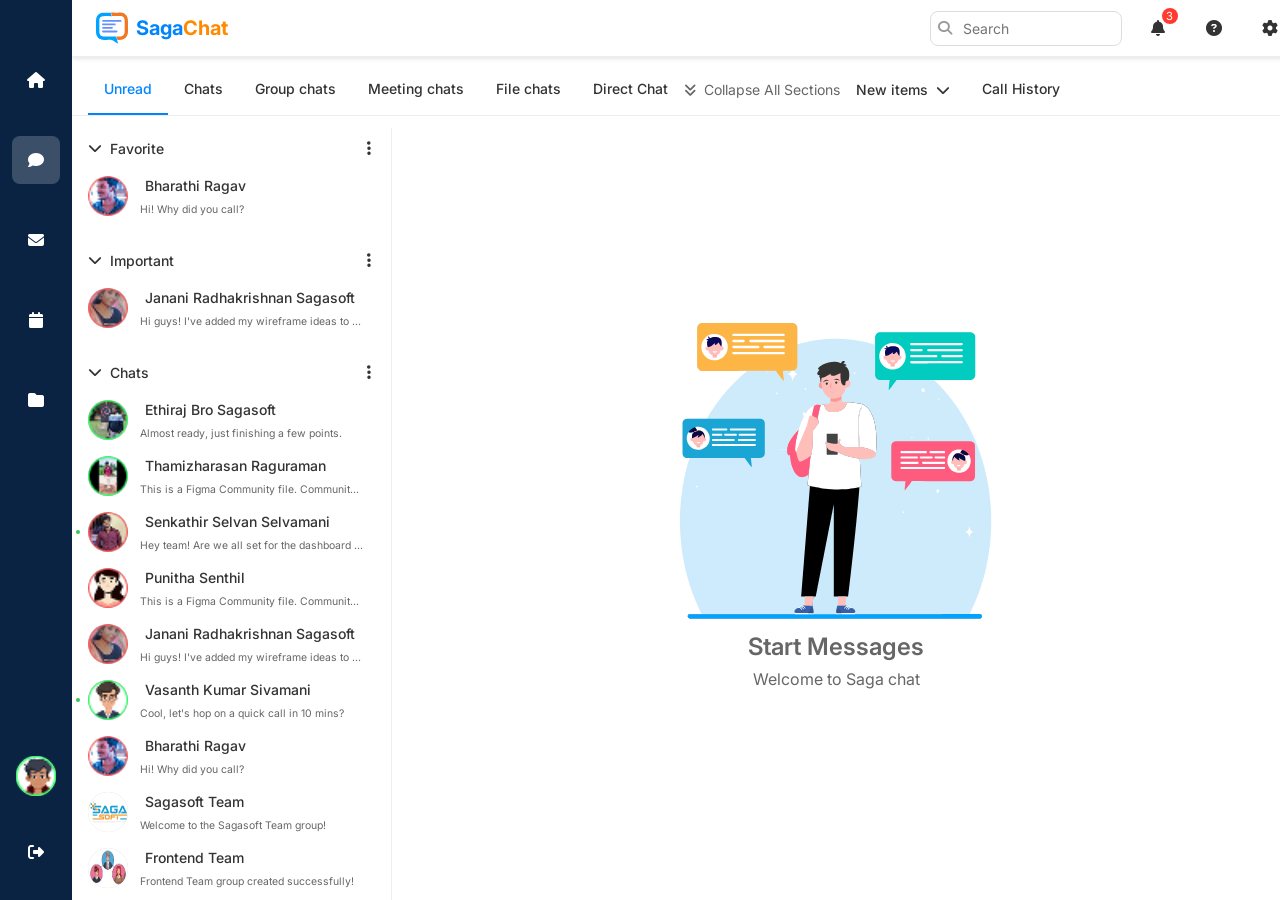
==== commit e99d3c72: "update chat four, test_one" ====
--- a/four/index.html
+++ b/four/index.html
@@ -4,7 +4,7 @@
     <meta charset="UTF-8">
     <meta name="viewport" content="width=device-width, initial-scale=1.0">
     <title>Saga Chat</title>
-    <link rel="stylesheet" href="styles.css">
+    <link rel="stylesheet" href="styles.css" media="all">
     <link href="https://fonts.googleapis.com/css2?family=Inter:wght@400;500;600;700&display=swap" rel="stylesheet">
     <link rel="stylesheet" href="https://cdnjs.cloudflare.com/ajax/libs/font-awesome/6.4.0/css/all.min.css">
 </head>
@@ -59,21 +59,23 @@
                     <div class="tab" data-tab="group-chats">Group chats</div>
                     <div class="tab" data-tab="meeting-chats">Meeting chats</div>
                     <div class="tab" data-tab="file-chats">File chats</div>
+                    <div class="tab" data-tab="direct-chats">Direct Chat </div>
                      <button class="collapse-all-button">
                         <i class="fa-solid fa-angles-down"></i> Collapse All Sections
                     </button>
+                
                 </div>
                 <div class="new-items-dropdown">
-                    <div class="new-items-button">New items <i class="fa-solid fa-chevron-down"></i></div>
-                    <div class="dropdown-content">
+                    <div class="new-items-button" onclick="toggleDropdown()">New items <i class="fa-solid fa-chevron-down"></i></div>
+                    <div class="dropdown-content hidden">
                         <div class="dropdown-item"><i class="fa-solid fa-file"></i> New section</div>
                         <div class="dropdown-item"><i class="fa-solid fa-comment"></i> New Chat</div>
                         <div class="dropdown-item"><i class="fa-solid fa-users"></i> New Group</div>
                     </div>
-                    <div>
-                   
-                    </div>
-                </div>
+                </div>
+                <div>
+                </div>
+                <div class="tab" data-tab="call-history">Call History</div>
             </div>
 
             <!-- Collapse All Button -->
@@ -96,9 +98,8 @@
                             <div class="section-more">
                                 <i class="fa-solid fa-ellipsis-vertical section-options"></i>
                                 <div class="section-dropdown hidden">
-                                    <!-- <div class="dropdown-item"><i class="fa-solid fa-plus"></i> Add new favorite</div> -->
                                     <div class="dropdown-item"><i class="fa-solid fa-pen"></i> Rename section</div>
-                                    <div class="dropdown-item"><i class="fa-solid fa-trash"></i> Delete section</div>
+                                    <div class="dropdown-item" onclick="deleteFavoriteSection(this)"><i class="fa-solid fa-trash"></i> Delete section</div>
                                 </div>
                             </div>
                         </div>
@@ -108,76 +109,22 @@
                                 <div class="chat-details">
                                     <div class="chat-header">
                                         <div class="chat-name">Bharathi Ragav</div>
-                                        <!-- <div class="chat-time">10:30 AM</div> -->
                                     </div>
                                     <div class="chat-message">Hi! Why did you call?</div>
                                 </div>
                                 <div class="chat-options">
                                     <i class="fa-solid fa-ellipsis-vertical"></i>
-                                    
                                     <div class="user-dropdown hidden">
                                         <div class="dropdown-item remove-favorite" onclick="removeFromFavorites(this)"><i class="fa-solid fa-star"></i> Remove from favorites</div>
                                         <div class="dropdown-item"><i class="fa-solid fa-exclamation"></i> Mark as important</div>
                                         <div class="dropdown-item"><i class="fa-solid fa-ban"></i> Block user</div>
                                         <div class="dropdown-item" onclick="deleteFavoriteChat(this)"><i class="fa-solid fa-trash"></i> Delete chat</div>
                                     </div>
-
-                                    <script>
-                                        // Function to remove from favorites (move the chat to another section)
-                                        function removeFromFavorites(element) {
-                                            const chatItem = element.closest('.chat-item');
-                                            if (chatItem) {
-                                                const chatsSection = document.querySelector('[data-section="chats"] .chat-items');
-                                                if (chatsSection) {
-                                                    chatsSection.appendChild(chatItem);
-                                                    alert("Chat removed from favorites!");
-                                                }
-                                            }
-                                        }
-
-                                        // Function to delete chat (remove the chat only from the favorites section)
-                                        function deleteFavoriteChat(element) {
-                                            const chatItem = element.closest('.chat-item');
-                                            const favoriteSection = document.querySelector('[data-section="favorite"] .chat-items');
-                                            if (chatItem && favoriteSection.contains(chatItem)) {
-                                                chatItem.remove();
-                                                alert("Chat deleted from favorites!");
-                                            }
-                                        }
-                                    </script>
-                                    
-                                </div>
-                            </div>
-                            <div class="chat-item" data-user-id="2">
-                                <div class="chat-avatar"><img src="images/thamizh.png" alt="user" class="chat-profile"></div>
-                                <div class="chat-details">
-                                    <div class="chat-header">
-                                        <div class="chat-name">Thamizharasan Raguraman</div>
-                                        <!-- <div class="chat-time">Yesterday</div> -->
-                                    </div>
-                                    <div class="chat-message">This is a Figma Community file. Community is a...</div>
-                                </div>
-                                <div class="chat-options">
-                                    <i class="fa-solid fa-ellipsis-vertical"></i>
-                                </div>
-                            </div>
-                            <div class="chat-item unread" data-user-id="3">
-                                <div class="chat-avatar"><img src="images/senkathir.png" alt="user" class="chat-profile"></div>
-                                <div class="chat-details">
-                                    <div class="chat-header">
-                                        <div class="chat-name">Senkathir Selvan Selvamani</div>
-                                        <!-- <div class="chat-time">Yesterday</div> -->
-                                    </div>
-                                    <div class="chat-message">Hey team! Are we all set for the dashboard UI...</div>
-                                </div>
-                                <div class="chat-options">
-                                    <i class="fa-solid fa-ellipsis-vertical"></i>
-                                </div>
-                            </div>
-                        </div>
-                    </div>
-
-                    <!-- Important Section -->
+                                </div>
+                            </div>
+                        </div>
+                    </div>
+
                     <div class="chat-section" data-section="important">
                         <div class="section-header">
                             <div class="section-title">
@@ -186,9 +133,8 @@
                             <div class="section-more">
                                 <i class="fa-solid fa-ellipsis-vertical section-options"></i>
                                 <div class="section-dropdown hidden">
-                                    <!-- <div class="dropdown-item"><i class="fa-solid fa-plus"></i> Add new important</div> -->
                                     <div class="dropdown-item"><i class="fa-solid fa-pen"></i> Rename section</div>
-                                    <div class="dropdown-item"><i class="fa-solid fa-trash"></i> Delete section</div>
+                                    <div class="dropdown-item" onclick="deleteImportantSection(this)"><i class="fa-solid fa-trash"></i> Delete section</div>
                                 </div>
                             </div>
                         </div>
@@ -198,29 +144,82 @@
                                 <div class="chat-details">
                                     <div class="chat-header">
                                         <div class="chat-name">Janani Radhakrishnan Sagasoft</div>
-                                        <!-- <div class="chat-time">Monday</div> -->
                                     </div>
                                     <div class="chat-message">Hi guys! I've added my wireframe ideas to the...</div>
                                 </div>
                                 <div class="chat-options">
                                     <i class="fa-solid fa-ellipsis-vertical"></i>
-                                </div>
-                            </div>
-                            <div class="chat-item unread" data-user-id="6">
-                                <div class="chat-avatar"><img src="images/men1.png" alt="user" class="chat-profile"></div>
-                                <div class="chat-details">
-                                    <div class="chat-header">
-                                        <div class="chat-name">Vasanth Kumar Sivamani</div>
-                                        <!-- <div class="chat-time">Last week</div> -->
-                                    </div>
-                                    <div class="chat-message">Cool, let's hop on a quick call in 10 mins?</div>
-                                </div>
-                                <div class="chat-options">
-                                    <i class="fa-solid fa-ellipsis-vertical"></i>
-                                </div>
-                            </div>
-                        </div>
-                    </div>
+                                    <div class="user-dropdown hidden">
+                                        <div class="dropdown-item remove-important" onclick="removeFromImportant(this)"><i class="fa-solid fa-star"></i> Remove from important</div>
+                                        <div class="dropdown-item"><i class="fa-solid fa-ban"></i> Block user</div>
+                                        <div class="dropdown-item" onclick="deleteImportantChat(this)"><i class="fa-solid fa-trash"></i> Delete chat</div>
+                                    </div>
+                                </div>
+                            </div>
+                        </div>
+                    </div>
+
+                    <script>
+                        // Function to remove from favorites
+                        function removeFromFavorites(element) {
+                            const chatItem = element.closest('.chat-item');
+                            if (chatItem) {
+                                const chatsSection = document.querySelector('[data-section="chats"] .chat-items');
+                                if (chatsSection) {
+                                    chatsSection.appendChild(chatItem);
+                                    alert("Chat removed from favorites!");
+                                }
+                            }
+                        }
+
+                        // Function to delete chat from favorites
+                        function deleteFavoriteChat(element) {
+                            const chatItem = element.closest('.chat-item');
+                            if (chatItem) {
+                                chatItem.remove();
+                                alert("Chat deleted from favorites!");
+                            }
+                        }
+
+                        // Function to delete the favorite section
+                        function deleteFavoriteSection(element) {
+                            const favoriteSection = element.closest('.chat-section');
+                            if (favoriteSection) {
+                                favoriteSection.remove();
+                                alert("Favorite section deleted!");
+                            }
+                        }
+
+                        // Function to remove from important
+                        function removeFromImportant(element) {
+                            const chatItem = element.closest('.chat-item');
+                            if (chatItem) {
+                                const chatsSection = document.querySelector('[data-section="chats"] .chat-items');
+                                if (chatsSection) {
+                                    chatsSection.appendChild(chatItem);
+                                    alert("Chat removed from important!");
+                                }
+                            }
+                        }
+
+                        // Function to delete chat from important
+                        function deleteImportantChat(element) {
+                            const chatItem = element.closest('.chat-item');
+                            if (chatItem) {
+                                chatItem.remove();
+                                alert("Chat deleted from important!");
+                            }
+                        }
+
+                        // Function to delete the important section
+                        function deleteImportantSection(element) {
+                            const importantSection = element.closest('.chat-section');
+                            if (importantSection) {
+                                importantSection.remove();
+                                alert("Important section deleted!");
+                            }
+                        }
+                    </script>
 
                     <!-- All Chats Section -->
                     <div class="chat-section" data-section="chats">
@@ -238,30 +237,103 @@
                             </div>
                         </div>
                         <div class="chat-items">
+                            <!-- Individual Chats -->
                             <div class="chat-item" data-user-id="4">
                                 <div class="chat-avatar"><img src="images/ethiraj.png" alt="user" class="chat-profile"></div>
                                 <div class="chat-details">
                                     <div class="chat-header">
                                         <div class="chat-name">Ethiraj Bro Sagasoft</div>
-                                        <!-- <div class="chat-time">Monday</div> -->
                                     </div>
                                     <div class="chat-message">Almost ready, just finishing a few points.</div>
                                 </div>
                                 <div class="chat-options">
                                     <i class="fa-solid fa-ellipsis-vertical"></i>
+                                    <div class="user-dropdown hidden">
+                                    <div class="dropdown-item has-submenu">
+                                        <i class="fa-solid fa-star"></i> Move to
+                                        <div class="nested-dropdown hidden">
+                                            <div class="dropdown-item"><i class="fa-solid fa-star"></i> Favorite</div>
+                                            <div class="dropdown-item"><i class="fa-solid fa-exclamation"></i> Important</div>
+                                        </div>
+                                    </div>
+                                    <div class="dropdown-item"><i class="fa-solid fa-volume-xmark"></i> Mute</div>
+                                    <div class="dropdown-item"><i class="fa-solid fa-ban"></i> Block user</div>
+                                    <div class="dropdown-item"><i class="fa-solid fa-trash"></i> Delete chat</div>
+                                    </div>
+                                </div>
+                            </div>
+                            <div class="chat-item" data-user-id="2">
+                                <div class="chat-avatar"><img src="images/thamizh.png" alt="user" class="chat-profile"></div>
+                                <div class="chat-details">
+                                    <div class="chat-header">
+                                        <div class="chat-name">Thamizharasan Raguraman</div>
+                                        <!-- <div class="chat-time">Yesterday</div> -->
+                                    </div>
+                                    <div class="chat-message">This is a Figma Community file. Community is a...</div>
+                                </div>
+                                <div class="chat-options">
+                                    <i class="fa-solid fa-ellipsis-vertical"></i>
+                                    <div class="user-dropdown hidden">
+                                    <div class="dropdown-item has-submenu">
+                                        <i class="fa-solid fa-star"></i> Move to
+                                        <div class="nested-dropdown hidden">
+                                            <div class="dropdown-item"><i class="fa-solid fa-star"></i> Favorite</div>
+                                            <div class="dropdown-item"><i class="fa-solid fa-exclamation"></i> Important</div>
+                                        </div>
+                                    </div>
+                                    <div class="dropdown-item"><i class="fa-solid fa-volume-xmark"></i> Mute</div>
+                                    <div class="dropdown-item"><i class="fa-solid fa-ban"></i> Block user</div>
+                                    <div class="dropdown-item"><i class="fa-solid fa-trash"></i> Delete chat</div>
+                                    </div>
+                                </div>
+                            </div>
+                            <div class="chat-item unread" data-user-id="3">
+                                <div class="chat-avatar"><img src="images/senkathir.png" alt="user" class="chat-profile"></div>
+                                <div class="chat-details">
+                                    <div class="chat-header">
+                                        <div class="chat-name">Senkathir Selvan Selvamani</div>
+                                        <!-- <div class="chat-time">Yesterday</div> -->
+                                    </div>
+                                    <div class="chat-message">Hey team! Are we all set for the dashboard UI...</div>
+                                </div>
+                                <div class="chat-options">
+                                    <i class="fa-solid fa-ellipsis-vertical"></i>
+                                    <div class="user-dropdown hidden">
+                                    <div class="dropdown-item has-submenu">
+                                        <i class="fa-solid fa-star"></i> Move to
+                                        <div class="nested-dropdown hidden">
+                                            <div class="dropdown-item"><i class="fa-solid fa-star"></i> Favorite</div>
+                                            <div class="dropdown-item"><i class="fa-solid fa-exclamation"></i> Important</div>
+                                        </div>
+                                    </div>
+                                    <div class="dropdown-item"><i class="fa-solid fa-volume-xmark"></i> Mute</div>
+                                    <div class="dropdown-item"><i class="fa-solid fa-ban"></i> Block user</div>
+                                    <div class="dropdown-item"><i class="fa-solid fa-trash"></i> Delete chat</div>
+                                    </div>
                                 </div>
                             </div>
                             <div class="chat-item" data-user-id="7">
                                 <div class="chat-avatar"><img src="images/girl.png" alt="user" class="chat-profile"></div>
                                 <div class="chat-details">
                                     <div class="chat-header">
-                                        <div class="chat-name">Punitha senthil</div>
-                                        <!-- <div class="chat-time">Last week</div> -->
-                                    </div>
-                                    <div class="chat-message">This is a Figma Community file.Community is a...</div>
-                                </div>
-                                <div class="chat-options">
-                                    <i class="fa-solid fa-ellipsis-vertical"></i>
+                                        <div class="chat-name">Punitha Senthil</div>
+                                    </div>
+                                    <div class="chat-message">This is a Figma Community file. Community is a...</div>
+                                </div>
+                                <div class="chat-options">
+                                    <i class="fa-solid fa-ellipsis-vertical"></i>
+                                    <div class="user-dropdown hidden">
+                                    <div class="dropdown-item has-submenu">
+                                        <i class="fa-solid fa-star"></i> Move to
+                                        <div class="nested-dropdown hidden">
+                                            <div class="dropdown-item"><i class="fa-solid fa-star"></i> Favorite</div>
+                                            <div class="dropdown-item"><i class="fa-solid fa-exclamation"></i> Important</div>
+                                        </div>
+                                    </div>
+                                    <div class="dropdown-item"><i class="fa-solid fa-volume-xmark"></i> Mute</div>
+                                    <div class="dropdown-item"><i class="fa-solid fa-ban"></i> Block user</div>
+                                    <div class="dropdown-item"><i class="fa-solid fa-trash"></i> Delete chat</div>
+                                    </div>
                                 </div>
                             </div>
                             <div class="chat-item" data-user-id="5">
@@ -269,54 +341,51 @@
                                 <div class="chat-details">
                                     <div class="chat-header">
                                         <div class="chat-name">Janani Radhakrishnan Sagasoft</div>
-                                        <!-- <div class="chat-time">Monday</div> -->
                                     </div>
                                     <div class="chat-message">Hi guys! I've added my wireframe ideas to the...</div>
                                 </div>
                                 <div class="chat-options">
                                     <i class="fa-solid fa-ellipsis-vertical"></i>
-                                </div>
-                            </div>
+                                    <div class="user-dropdown hidden">
+                                    <div class="dropdown-item has-submenu">
+                                        <i class="fa-solid fa-star"></i> Move to
+                                        <div class="nested-dropdown hidden">
+                                            <div class="dropdown-item"><i class="fa-solid fa-star"></i> Favorite</div>
+                                            <div class="dropdown-item"><i class="fa-solid fa-exclamation"></i> Important</div>
+                                        </div>
+                                    </div>
+                                    <div class="dropdown-item"><i class="fa-solid fa-volume-xmark"></i> Mute</div>
+                                    <div class="dropdown-item"><i class="fa-solid fa-ban"></i> Block user</div>
+                                    <div class="dropdown-item"><i class="fa-solid fa-trash"></i> Delete chat</div>
+                                    </div>
+                                </div>
+                            </div>
+
                             <div class="chat-item unread" data-user-id="6">
                                 <div class="chat-avatar"><img src="images/men1.png" alt="user" class="chat-profile"></div>
                                 <div class="chat-details">
                                     <div class="chat-header">
                                         <div class="chat-name">Vasanth Kumar Sivamani</div>
-                                        <!-- <div class="chat-time">Last week</div> -->
                                     </div>
                                     <div class="chat-message">Cool, let's hop on a quick call in 10 mins?</div>
                                 </div>
                                 
                                 <div class="chat-options">
                                     <i class="fa-solid fa-ellipsis-vertical"></i>
-                                </div>
-                            </div>
-                            <div class="chat-item" data-user-id="7">
-                                <div class="chat-avatar"><img src="images/girl.png" alt="user" class="chat-profile"></div>
-                                <div class="chat-details">
-                                    <div class="chat-header">
-                                        <div class="chat-name">Punitha senthil</div>
-                                        <!-- <div class="chat-time">Last week</div> -->
-                                    </div>
-                                    <div class="chat-message">This is a Figma Community file.Community is a...</div>
-                                </div>
-                                <div class="chat-options">
-                                    <i class="fa-solid fa-ellipsis-vertical"></i>
-                                </div>
-                            </div>
-<!--                             
-                            <div class="chat-item" data-user-id="7">
-                                <div class="chat-avatar"><img src="images/men2.png" alt="user" class="chat-profile"></div>
-                                <div class="chat-details">
-                                    <div class="chat-header">
-                                        <div class="chat-name">Abitha Kaasi</div>
-                                    </div>
-                                    <div class="chat-message">This is a Figma Community file.Community is a...</div>
-                                </div>
-                                <div class="chat-options">
-                                    <i class="fa-solid fa-ellipsis-vertical"></i>
-                                </div>
-                            </div> -->
+                                    <div class="user-dropdown hidden">
+                                    <div class="dropdown-item has-submenu">
+                                        <i class="fa-solid fa-star"></i> Move to
+                                        <div class="nested-dropdown hidden">
+                                            <div class="dropdown-item"><i class="fa-solid fa-star"></i> Favorite</div>
+                                            <div class="dropdown-item"><i class="fa-solid fa-exclamation"></i> Important</div>
+                                        </div>
+                                    </div>
+                                    <div class="dropdown-item"><i class="fa-solid fa-volume-xmark"></i> Mute</div>
+                                    <div class="dropdown-item"><i class="fa-solid fa-ban"></i> Block user</div>
+                                    <div class="dropdown-item"><i class="fa-solid fa-trash"></i> Delete chat</div>
+                                    </div>
+                                </div>
+                            </div>
 
 
                             <div class="chat-item" data-user-id="1">
@@ -324,18 +393,96 @@
                                 <div class="chat-details">
                                     <div class="chat-header">
                                         <div class="chat-name">Bharathi Ragav</div>
-                                        <!-- <div class="chat-time">10:30 AM</div> -->
                                     </div>
                                     <div class="chat-message">Hi! Why did you call?</div>
                                 </div>
-                                
-                                <div class="chat-options">
-                                    <i class="fa-solid fa-ellipsis-vertical"></i>
-                                    <div class="user-dropdown hidden">
-                                        <div class="dropdown-item"><i class="fa-solid fa-star"></i> Remove from favorites</div>
-                                        <div class="dropdown-item"><i class="fa-solid fa-exclamation"></i> Mark as important</div>
-                                        <div class="dropdown-item"><i class="fa-solid fa-ban"></i> Block user</div>
-                                        <div class="dropdown-item"><i class="fa-solid fa-trash"></i> Delete chat</div>
+                                <div class="chat-options">
+                                    <i class="fa-solid fa-ellipsis-vertical"></i>
+                                    <div class="user-dropdown hidden">
+                                    <div class="dropdown-item has-submenu">
+                                        <i class="fa-solid fa-star"></i> Move to
+                                        <div class="nested-dropdown hidden">
+                                            <div class="dropdown-item"><i class="fa-solid fa-star"></i> Favorite</div>
+                                            <div class="dropdown-item"><i class="fa-solid fa-exclamation"></i> Important</div>
+                                        </div>
+                                    </div>
+                                    <div class="dropdown-item"><i class="fa-solid fa-volume-xmark"></i> Mute</div>
+                                    <div class="dropdown-item"><i class="fa-solid fa-ban"></i> Block user</div>
+                                    <div class="dropdown-item"><i class="fa-solid fa-trash"></i> Delete chat</div>
+                                </div>
+                                </div>
+                            </div>
+
+                            <!-- Group Chats -->
+                            <div class="chat-item group-chat" data-group-id="1">
+                                <div class="chat-avatar"><img src="images/SagasoftTeam.jpg" alt="group" class="chat-profile"></div>
+                                <div class="chat-details">
+                                    <div class="chat-header">
+                                        <div class="chat-name">Sagasoft Team</div>
+                                    </div>
+                                    <div class="chat-message">Welcome to the Sagasoft Team group!</div>
+                                </div>
+                                <div class="chat-options">
+                                    <i class="fa-solid fa-ellipsis-vertical"></i>
+                                    <div class="user-dropdown hidden">
+                                    <div class="dropdown-item has-submenu">
+                                        <i class="fa-solid fa-star"></i> Move to
+                                        <div class="nested-dropdown hidden">
+                                            <div class="dropdown-item"><i class="fa-solid fa-star"></i> Favorite</div>
+                                            <div class="dropdown-item"><i class="fa-solid fa-exclamation"></i> Important</div>
+                                        </div>
+                                    </div>
+                                    <div class="dropdown-item"><i class="fa-solid fa-volume-xmark"></i> Mute</div>
+                                    <div class="dropdown-item"><i class="fa-solid fa-ban"></i> Block user</div>
+                                    <div class="dropdown-item"><i class="fa-solid fa-trash"></i> Delete chat</div>
+                                    </div>
+                                </div>
+                            </div>
+                            <div class="chat-item group-chat" data-group-id="2">
+                                <div class="chat-avatar"><img src="images/Frontend_Team.jpg" alt="group" class="chat-profile"></div>
+                                <div class="chat-details">
+                                    <div class="chat-header">
+                                        <div class="chat-name">Frontend Team</div>
+                                    </div>
+                                    <div class="chat-message">Frontend Team group created successfully!</div>
+                                </div>
+                                <div class="chat-options">
+                                    <i class="fa-solid fa-ellipsis-vertical"></i>
+                                    <div class="user-dropdown hidden">
+                                    <div class="dropdown-item has-submenu">
+                                        <i class="fa-solid fa-star"></i> Move to
+                                        <div class="nested-dropdown hidden">
+                                            <div class="dropdown-item"><i class="fa-solid fa-star"></i> Favorite</div>
+                                            <div class="dropdown-item"><i class="fa-solid fa-exclamation"></i> Important</div>
+                                        </div>
+                                    </div>
+                                    <div class="dropdown-item"><i class="fa-solid fa-volume-xmark"></i> Mute</div>
+                                    <div class="dropdown-item"><i class="fa-solid fa-ban"></i> Block user</div>
+                                    <div class="dropdown-item"><i class="fa-solid fa-trash"></i> Delete chat</div>
+                                    </div>
+                                </div>
+                            </div>
+                            <div class="chat-item group-chat" data-group-id="3">
+                                <div class="chat-avatar"><img src="images/BackendTeam.jpg" alt="group" class="chat-profile"></div>
+                                <div class="chat-details">
+                                    <div class="chat-header">
+                                        <div class="chat-name">Backend Team</div>
+                                    </div>
+                                    <div class="chat-message">Backend Team group created successfully!</div>
+                                </div>
+                                <div class="chat-options">
+                                    <i class="fa-solid fa-ellipsis-vertical"></i>
+                                    <div class="user-dropdown hidden">
+                                    <div class="dropdown-item has-submenu">
+                                        <i class="fa-solid fa-star"></i> Move to
+                                        <div class="nested-dropdown hidden">
+                                            <div class="dropdown-item"><i class="fa-solid fa-star"></i> Favorite</div>
+                                            <div class="dropdown-item"><i class="fa-solid fa-exclamation"></i> Important</div>
+                                        </div>
+                                    </div>
+                                    <div class="dropdown-item"><i class="fa-solid fa-volume-xmark"></i> Mute</div>
+                                    <div class="dropdown-item"><i class="fa-solid fa-ban"></i> Block user</div>
+                                    <div class="dropdown-item"><i class="fa-solid fa-trash"></i> Delete chat</div>
                                     </div>
                                 </div>
                             </div>
--- a/four/styles.css
+++ b/four/styles.css
@@ -552,6 +552,43 @@
     cursor: pointer;
 }
 
+.user-dropdown {
+    position: absolute;
+    background: #fff;
+    border: 1px solid #ddd;
+    padding: 8px;
+    border-radius: 6px;
+    /* z-index: 10; */
+    width: 180px;
+    z-index: 10;
+    /* display: none; */
+}
+
+.nested-dropdown {
+    position: absolute;
+    background: #fff;
+    border: 1px solid #ddd;
+    padding: 8px;
+    border-radius: 6px;
+    z-index: 10;
+    width: 180px;
+}
+
+.hidden {
+    display: none;
+}
+
+.has-submenu {
+    position: relative;
+}
+
+.has-submenu .nested-dropdown {
+    top: 0;
+    left: 100%;
+    margin-left: 4px;
+}
+
+
 /* Chat Window */
 .chat-window {
     flex: 1;
@@ -1200,7 +1237,7 @@
     }
     
     .chat-window {
-        position: fixed;
+        /* position: fixed; */
         inset: 0;
         margin-top: 0;
         z-index: 30;
